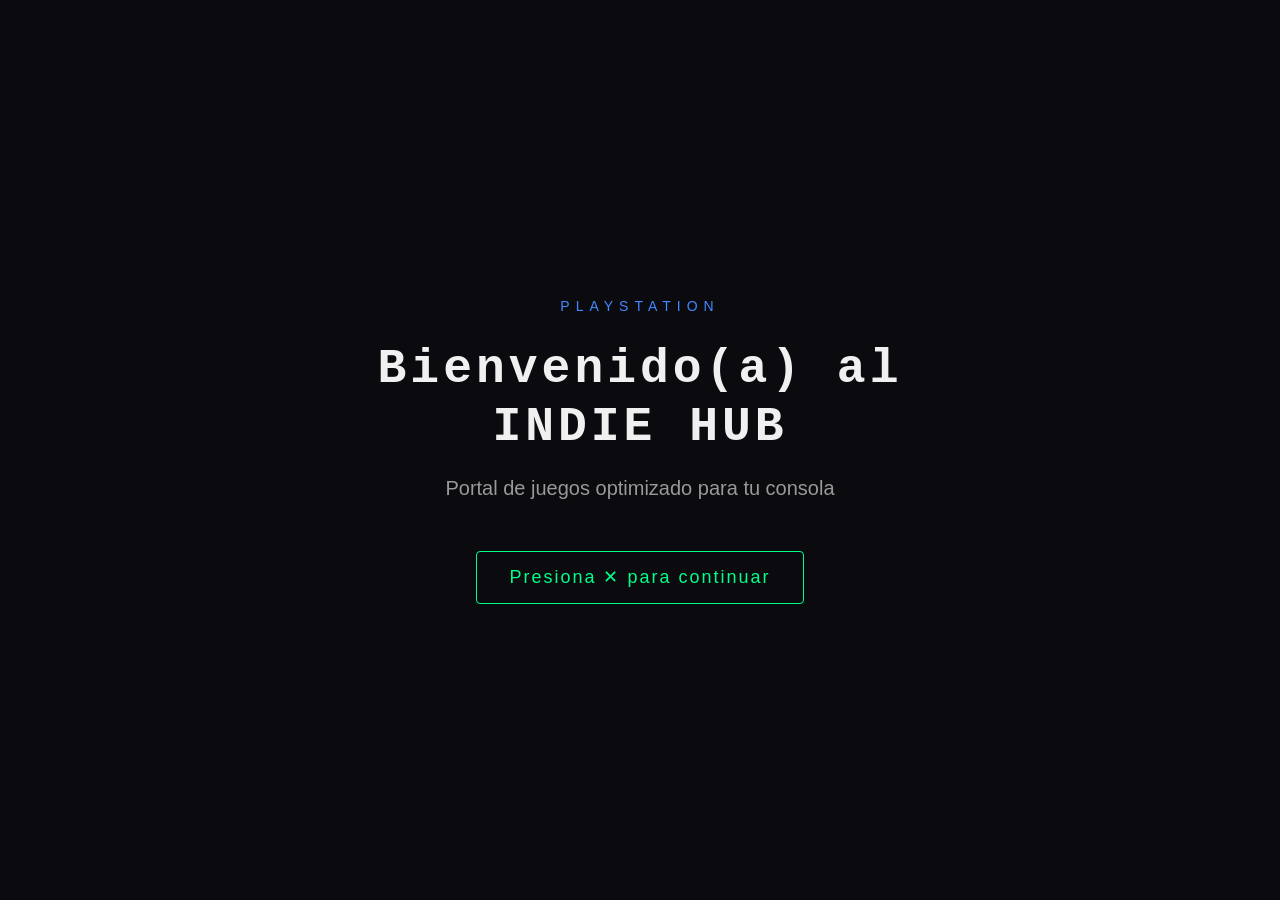
==== index.html @ 90889760 "Inicializando repositorio" ====
<!DOCTYPE html>
<html lang="es">
<head>
  <meta charset="UTF-8">
  <meta name="viewport" content="width=1280">
  <title>INDIE HUB - SAM'S GAME PORTAL</title>
  <link rel="stylesheet" href="styles/hub.css" />
</head>
<body>
  <div id="gamepad-indicator" class="gamepad-indicator disconnected">
    <span class="led"></span>
    <span class="label">MANDO</span>
  </div>

  <div id="ps3-welcome" class="ps3-welcome hidden">
    <div class="ps3-welcome-inner">
      <div class="ps3-logo">PlayStation</div>
      <h1>Bienvenido(a) al INDIE HUB</h1>
      <p>Portal de juegos optimizado para tu consola</p>
      <div class="ps3-btn-hint">Presiona <span class="btn-x">✕</span> para continuar</div>
    </div>
  </div>

  <header class="hub-header">
    <div class="hub-logo">
      <span class="logo-indie">INDIE</span>
      <span class="logo-hub">HUB</span>
    </div>
    <nav class="hub-nav">
      <span class="nav-hint"><span class="btn-dpad">✜</span> Navegar</span>
      <span class="nav-hint"><span class="btn-dpad">✕</span> Jugar</span>
      <span class="nav-hint"><span class="btn-dpad">□</span> Info</span>
    </nav>
    <div class="hub-clock" id="hub-clock">00:00</div>
  </header>
</body>
</html>
---- styles/hub.css ----
* {
  margin: 0;
  padding: 0;
  -webkit-box-sizing: border-box;
  box-sizing: border-box;
}

:root {
  --bg-primary:    #0a0a0f;
  --bg-card:       #111118;
  --bg-card-hover: #1a1a28;
  --accent-green:  #00ff88;
  --accent-red:    #ff3355;
  --accent-blue:   #4488ff;
  --accent-yellow: #ffcc00;
  --text-primary:  #f0f0f0;
  --text-secondary:#999;
  --border-dim:    #222233;
  --border-bright: #00ff88;
  --font-display:  'Courier New', Courier, monospace;
  --font-body:     Arial, Helvetica, sans-serif;
}

/* ---- Base ---- */
html, body {
  width: 1280px;
  min-height: 720px;
  overflow-x: hidden;
  background: var(--bg-primary);
  color: var(--text-primary);
  font-family: var(--font-body);
  font-size: 16px;
  line-height: 1.5;
  -webkit-text-size-adjust: none;
}

body > * {
  -webkit-transform: translateZ(0);
  transform: translateZ(0);
}

/* ============================================================
   GAMEPAD INDICATOR (LED simulado)
============================================================ */
.gamepad-indicator {
  position: fixed;
  top: 16px;
  right: 16px;
  z-index: 1000;
  display: -webkit-box;
  display: -webkit-flex;
  display: flex;
  -webkit-box-align: center;
  -webkit-align-items: center;
  align-items: center;
  gap: 8px;
  background: var(--bg-card);
  border: 1px solid var(--border-dim);
  border-radius: 4px;
  padding: 6px 12px;
  font-family: var(--font-display);
  font-size: 12px;
  letter-spacing: 2px;
}

.gamepad-indicator .led {
  width: 10px;
  height: 10px;
  border-radius: 50%;
  background: #333;
  display: inline-block;
}

.gamepad-indicator.connected .led {
  background: var(--accent-green);
  -webkit-animation: led-pulse 2s ease-in-out infinite;
  animation: led-pulse 2s ease-in-out infinite;
}

.gamepad-indicator.disconnected .led {
  background: var(--accent-red);
}
 
.gamepad-indicator .label {
  color: var(--text-secondary);
  font-size: 11px;
  letter-spacing: 2px;
}

@-webkit-keyframes led-pulse {
  0%, 100% { opacity: 1; }
  50%       { opacity: 0.4; }
}
@keyframes led-pulse {
  0%, 100% { opacity: 1; }
  50%       { opacity: 0.4; }
}
 
/* ============================================================
   PS3 WELCOME SCREEN
============================================================ */
.ps3-welcome {
  position: fixed;
  inset: 0;
  z-index: 9999;
  background: var(--bg-primary);
  display: -webkit-box;
  display: -webkit-flex;
  display: flex;
  -webkit-box-pack: center;
  -webkit-justify-content: center;
  justify-content: center;
  -webkit-box-align: center;
  -webkit-align-items: center;
  align-items: center;
}

.ps3-welcome-inner {
  text-align: center;
  max-width: 600px;
}

.ps3-logo {
  font-size: 14px;
  letter-spacing: 6px;
  color: var(--accent-blue);
  text-transform: uppercase;
  margin-bottom: 24px;
}

.ps3-logo sup {
  font-size: 10px;
}

.ps3-welcome h1 {
  font-family: var(--font-display);
  font-size: 48px;
  color: var(--text-primary);
  letter-spacing: 4px;
  line-height: 1.2;
  margin-bottom: 16px;
}

.ps3-welcome p {
  font-size: 20px;
  color: #999;
  margin-bottom: 48px;
}

.ps3-btn-hint {
  font-size: 18px;
  color: var(--accent-green);
  letter-spacing: 2px;
  border: 1px solid var(--accent-green);
  display: inline-block;
  padding: 12px 32px;
  border-radius: 4px;
  -webkit-animation: fade-pulse 1.5s ease-in-out infinite;
  animation: fade-pulse 1.5s ease-in-out infinite;
}

@-webkit-keyframes fade-pulse {
  0%, 100% { opacity: 1; }
  50%       { opacity: 0.5; }
}
@keyframes fade-pulse {
  0%, 100% { opacity: 1; }
  50%       { opacity: 0.5; }
}

/* ============================================================
   HEADER
============================================================ */
.hub-header {
  position: fixed;
  top: 0;
  left: 0;
  width: 1280px;
  height: 56px;
  background: #0d0d14;
  border-bottom: 2px solid #00ff88;
  display: -webkit-box;
  display: -webkit-flex;
  display: flex;
  -webkit-box-align: center;
  -webkit-align-items: center;
  align-items: center;
  padding: 0 24px;
  z-index: 500;
  -webkit-transform: translateZ(0);
  transform: translateZ(0);
}
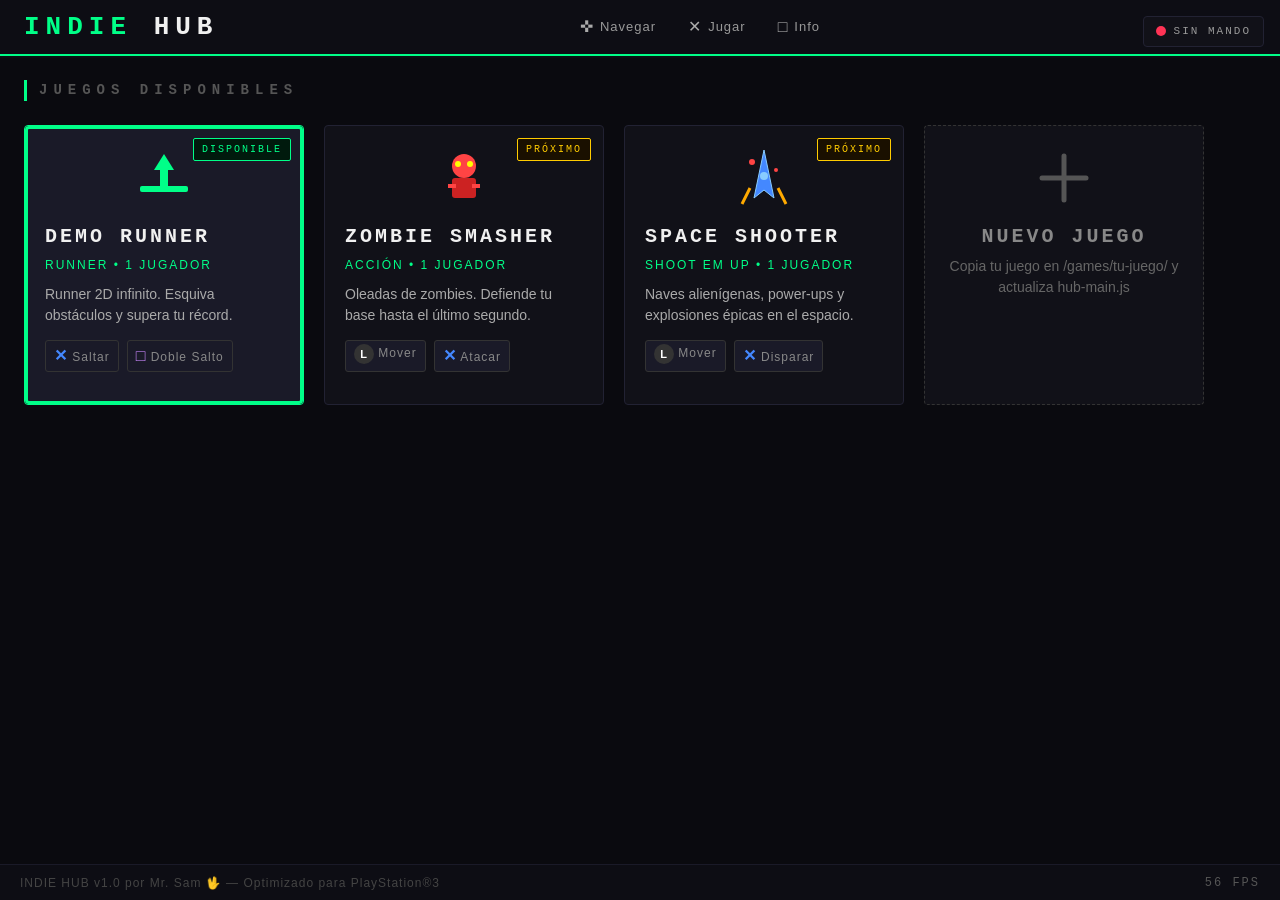
==== commit 8724bc11: "[ADD] [Games, JS, Shared, Styles] Implementando estilos, lógica de programación para los videojuegos" ====
--- a/index.html
+++ b/index.html
@@ -7,11 +7,12 @@
   <link rel="stylesheet" href="styles/hub.css" />
 </head>
 <body>
+  <!-- Indicador de conexión del mando (LED simulado) -->
   <div id="gamepad-indicator" class="gamepad-indicator disconnected">
     <span class="led"></span>
     <span class="label">MANDO</span>
   </div>
-
+  <!-- Pantalla de bienvenida PS3 (solo se muestra en PS3) -->
   <div id="ps3-welcome" class="ps3-welcome hidden">
     <div class="ps3-welcome-inner">
       <div class="ps3-logo">PlayStation</div>
@@ -20,7 +21,7 @@
       <div class="ps3-btn-hint">Presiona <span class="btn-x">✕</span> para continuar</div>
     </div>
   </div>
-
+  <!-- Header del hub -->
   <header class="hub-header">
     <div class="hub-logo">
       <span class="logo-indie">INDIE</span>
@@ -33,5 +34,157 @@
     </nav>
     <div class="hub-clock" id="hub-clock">00:00</div>
   </header>
+
+  <!-- Contenido principal: catálogo de juegos -->
+  <main class="hub-main" id="hub-main">
+    <h2 class="section-title">JUEGOS DISPONIBLES</h2>
+
+    <div class="games-grid" id="games-grid" role="grid" aria-label="Catálogo de juegos">
+      <!-- Tarjeta 1: Demo Runner -->
+      <div class="game-card" tabindex="0" data-game-id="demo-runner"
+          data-game-title="Demo Runner"
+          data-game-desc="Un runner 2D infinito donde esquivas obstáculos y acumulas puntos. Perfecto para demostrar las capacidades del hub."
+          data-game-url="games/demo-runner/index.html"
+          data-game-genre="Runner"
+          data-game-players="1"
+          aria-label="Demo Runner"
+          role="gridcell">
+        <div class="card-icon" aria-hidden="true">
+          <svg viewBox="0 0 64 64" width="64" height="64">
+            <rect x="8" y="40" width="48" height="6" fill="#00ff88" rx="2"/>
+            <rect x="28" y="20" width="8" height="20" fill="#00ff88"/>
+            <polygon points="32,8 22,24 42,24" fill="#00ff88"/>
+          </svg>
+        </div>
+        <div class="card-body">
+          <h3 class="card-title">DEMO RUNNER</h3>
+          <p class="card-genre">Runner • 1 Jugador</p>
+          <p class="card-desc">Runner 2D infinito. Esquiva obstáculos y supera tu récord.</p>
+          <div class="card-controls">
+            <span class="ctrl-tag"><span class="btn-x">✕</span> Saltar</span>
+            <span class="ctrl-tag"><span class="btn-sq">□</span> Doble Salto</span>
+          </div>
+        </div>
+        <div class="card-status status-available">DISPONIBLE</div>
+        <div class="card-focus-ring" aria-hidden="true"></div>
+      </div>
+
+      <!-- Tarjeta 2: Zombie Smasher -->
+      <div class="game-card" tabindex="0" data-game-id="zombie-smasher"
+          data-game-title="Zombie Smasher"
+          data-game-desc="Defiende tu base de oleadas de zombies con armas y habilidades especiales. ¿Hasta qué oleada llegarás?"
+          data-game-url="games/zombie-smasher/index.html"
+          data-game-genre="Acción"
+          data-game-players="1"
+          aria-label="Zombie Smasher"
+          role="gridcell">
+        <div class="card-icon" aria-hidden="true">
+          <svg viewBox="0 0 64 64" width="64" height="64">
+            <circle cx="32" cy="20" r="12" fill="#ff4444"/>
+            <rect x="20" y="32" width="24" height="20" fill="#cc2222" rx="3"/>
+            <line x1="16" y1="40" x2="24" y2="40" stroke="#ff4444" stroke-width="4"/>
+            <line x1="40" y1="40" x2="48" y2="40" stroke="#ff4444" stroke-width="4"/>
+            <circle cx="26" cy="18" r="3" fill="#ffff00"/>
+            <circle cx="38" cy="18" r="3" fill="#ffff00"/>
+          </svg>
+        </div>
+        <div class="card-body">
+          <h3 class="card-title">ZOMBIE SMASHER</h3>
+          <p class="card-genre">Acción • 1 Jugador</p>
+          <p class="card-desc">Oleadas de zombies. Defiende tu base hasta el último segundo.</p>
+          <div class="card-controls">
+            <span class="ctrl-tag"><span class="btn-stick">L</span> Mover</span>
+            <span class="ctrl-tag"><span class="btn-x">✕</span> Atacar</span>
+          </div>
+        </div>
+        <div class="card-status status-coming">PRÓXIMO</div>
+        <div class="card-focus-ring" aria-hidden="true"></div>
+      </div>
+
+      <!-- Tarjeta 3: Space Shooter -->
+      <div class="game-card" tabindex="0" data-game-id="space-shooter"
+          data-game-title="Space Shooter"
+          data-game-desc="Nave espacial vs oleadas de enemigos alienígenas. Colecciona power-ups y desbloquea armas devastadoras."
+          data-game-url="games/space-shooter/index.html"
+          data-game-genre="Shoot em up"
+          data-game-players="1"
+          aria-label="Space Shooter"
+          role="gridcell">
+        <div class="card-icon" aria-hidden="true">
+          <svg viewBox="0 0 64 64" width="64" height="64">
+            <polygon points="32,4 22,52 32,44 42,52" fill="#4488ff"/>
+            <polygon points="32,4 22,52 32,44 42,52" fill="none" stroke="#88ccff" stroke-width="1"/>
+            <circle cx="32" cy="30" r="4" fill="#88ccff"/>
+            <line x1="10" y1="58" x2="18" y2="42" stroke="#ffaa00" stroke-width="3"/>
+            <line x1="54" y1="58" x2="46" y2="42" stroke="#ffaa00" stroke-width="3"/>
+            <circle cx="20" cy="16" r="3" fill="#ff4444"/>
+            <circle cx="44" cy="24" r="2" fill="#ff4444"/>
+          </svg>
+        </div>
+        <div class="card-body">
+          <h3 class="card-title">SPACE SHOOTER</h3>
+          <p class="card-genre">Shoot em up • 1 Jugador</p>
+          <p class="card-desc">Naves alienígenas, power-ups y explosiones épicas en el espacio.</p>
+          <div class="card-controls">
+            <span class="ctrl-tag"><span class="btn-stick">L</span> Mover</span>
+            <span class="ctrl-tag"><span class="btn-x">✕</span> Disparar</span>
+          </div>
+        </div>
+        <div class="card-status status-coming">PRÓXIMO</div>
+        <div class="card-focus-ring" aria-hidden="true"></div>
+      </div>
+
+      <!-- Tarjeta N: Placeholder para nuevo juego -->
+      <div class="game-card game-card--add" tabindex="0" data-game-id="add-game"
+          aria-label="Añadir nuevo juego"
+          role="gridcell">
+        <div class="card-icon" aria-hidden="true">
+          <svg viewBox="0 0 64 64" width="64" height="64">
+            <line x1="32" y1="10" x2="32" y2="54" stroke="#555" stroke-width="5" stroke-linecap="round"/>
+            <line x1="10" y1="32" x2="54" y2="32" stroke="#555" stroke-width="5" stroke-linecap="round"/>
+          </svg>
+        </div>
+        <div class="card-body">
+          <h3 class="card-title" style="color:#888;">NUEVO JUEGO</h3>
+          <p class="card-desc" style="color:#666;">Copia tu juego en /games/tu-juego/ y actualiza hub-main.js</p>
+        </div>
+        <div class="card-focus-ring" aria-hidden="true"></div>
+      </div>
+
+    </div><!-- /games-grid -->
+  </main>
+
+  <!-- Panel de información del juego (activado con □) -->
+  <div id="game-info-panel" class="game-info-panel hidden" role="dialog" aria-modal="true" aria-label="Información del juego">
+    <div class="info-panel-inner">
+      <h2 id="info-title" class="info-title"></h2>
+      <p id="info-genre" class="info-genre"></p>
+      <p id="info-desc" class="info-desc"></p>
+      <div class="info-actions">
+        <button id="info-play-btn" class="btn-primary"><span class="btn-x">✕</span> JUGAR</button>
+        <button id="info-close-btn" class="btn-secondary"><span class="btn-o">○</span> CERRAR</button>
+      </div>
+    </div>
+  </div>
+
+  <!-- Footer -->
+  <footer class="hub-footer">
+    <span>INDIE HUB v1.0 por Mr. Sam 🖖 — Optimizado para PlayStation®3</span>
+    <span id="fps-counter" class="fps-counter">30 FPS</span>
+  </footer>
+
+  <!-- Overlay de carga -->
+  <div id="loading-overlay" class="loading-overlay hidden">
+    <div class="loading-spinner"></div>
+    <p class="loading-text">CARGANDO JUEGO...</p>
+  </div>
+
+  <script src="shared/core/ps3-gamepad-api.js"></script>
+  <script src="shared/core/performance-optimizer.js"></script>
+  <script src="shared/utils/math-helper.js"></script>
+  <script src="js/gamepad-nav.js"></script>
+  <script src="js/gamepad-nav.js"></script>
+  <script src="js/gamepad-launcher.js"></script>
+  <script src="js/hub-main.js"></script>
 </body>
 </html>
--- a/styles/hub.css
+++ b/styles/hub.css
@@ -1,3 +1,13 @@
+/* ============================================================
+   INDIE HUB — Estilos Globales
+   Optimizado para PS3 WebKit (antiguo)
+   - Sin box-shadow ni blur pesados
+   - Solo opacity + transform para animaciones
+   - Resolución objetivo: 1280x720
+   - Fuentes mínimo 16px para legibilidad en TV
+============================================================ */
+
+/* ---- Reset mínimo compatible con WebKit antiguo ---- */
 * {
   margin: 0;
   padding: 0;
@@ -5,6 +15,7 @@
   box-sizing: border-box;
 }
 
+/* ---- Variables CSS (no soportadas en PS3, se usan valores directos como fallback) ---- */
 :root {
   --bg-primary:    #0a0a0f;
   --bg-card:       #111118;
@@ -23,17 +34,18 @@
 
 /* ---- Base ---- */
 html, body {
-  width: 1280px;
+  width: 1280px;          /* Ancho fijo 720p — PS3 no hace reflow bien */
   min-height: 720px;
   overflow-x: hidden;
-  background: var(--bg-primary);
-  color: var(--text-primary);
-  font-family: var(--font-body);
+  background: #0a0a0f;
+  color: #f0f0f0;
+  font-family: Arial, Helvetica, sans-serif;
   font-size: 16px;
   line-height: 1.5;
   -webkit-text-size-adjust: none;
 }
 
+/* Aceleración GPU global — crítico para PS3 */
 body > * {
   -webkit-transform: translateZ(0);
   transform: translateZ(0);
@@ -54,11 +66,11 @@
   -webkit-align-items: center;
   align-items: center;
   gap: 8px;
-  background: var(--bg-card);
-  border: 1px solid var(--border-dim);
+  background: #111118;
+  border: 1px solid #222233;
   border-radius: 4px;
   padding: 6px 12px;
-  font-family: var(--font-display);
+  font-family: 'Courier New', monospace;
   font-size: 12px;
   letter-spacing: 2px;
 }
@@ -72,17 +84,18 @@
 }
 
 .gamepad-indicator.connected .led {
-  background: var(--accent-green);
+  background: #00ff88;
+  /* Parpadeo suave — solo opacity, PS3-safe */
   -webkit-animation: led-pulse 2s ease-in-out infinite;
   animation: led-pulse 2s ease-in-out infinite;
 }
 
 .gamepad-indicator.disconnected .led {
-  background: var(--accent-red);
-}
- 
+  background: #ff3355;
+}
+
 .gamepad-indicator .label {
-  color: var(--text-secondary);
+  color: #999;
   font-size: 11px;
   letter-spacing: 2px;
 }
@@ -95,7 +108,7 @@
   0%, 100% { opacity: 1; }
   50%       { opacity: 0.4; }
 }
- 
+
 /* ============================================================
    PS3 WELCOME SCREEN
 ============================================================ */
@@ -103,7 +116,7 @@
   position: fixed;
   inset: 0;
   z-index: 9999;
-  background: var(--bg-primary);
+  background: #0a0a0f;
   display: -webkit-box;
   display: -webkit-flex;
   display: flex;
@@ -123,7 +136,7 @@
 .ps3-logo {
   font-size: 14px;
   letter-spacing: 6px;
-  color: var(--accent-blue);
+  color: #4488ff;
   text-transform: uppercase;
   margin-bottom: 24px;
 }
@@ -133,11 +146,10 @@
 }
 
 .ps3-welcome h1 {
-  font-family: var(--font-display);
+  font-family: 'Courier New', monospace;
   font-size: 48px;
-  color: var(--text-primary);
+  color: #f0f0f0;
   letter-spacing: 4px;
-  line-height: 1.2;
   margin-bottom: 16px;
 }
 
@@ -149,9 +161,9 @@
 
 .ps3-btn-hint {
   font-size: 18px;
-  color: var(--accent-green);
+  color: #00ff88;
   letter-spacing: 2px;
-  border: 1px solid var(--accent-green);
+  border: 1px solid #00ff88;
   display: inline-block;
   padding: 12px 32px;
   border-radius: 4px;
@@ -189,4 +201,548 @@
   z-index: 500;
   -webkit-transform: translateZ(0);
   transform: translateZ(0);
-}+}
+
+.hub-logo {
+  font-family: 'Courier New', monospace;
+  font-size: 26px;
+  font-weight: bold;
+  letter-spacing: 6px;
+  -webkit-box-flex: 0;
+  -webkit-flex: 0 0 200px;
+  flex: 0 0 200px;
+}
+
+.logo-indie { color: #00ff88; }
+.logo-hub   { color: #f0f0f0; }
+
+.hub-nav {
+  -webkit-box-flex: 1;
+  -webkit-flex: 1;
+  flex: 1;
+  display: -webkit-box;
+  display: -webkit-flex;
+  display: flex;
+  -webkit-box-pack: center;
+  -webkit-justify-content: center;
+  justify-content: center;
+  gap: 32px;
+}
+
+.nav-hint {
+  font-size: 13px;
+  color: #999;
+  letter-spacing: 1px;
+  display: -webkit-box;
+  display: -webkit-flex;
+  display: flex;
+  -webkit-box-align: center;
+  -webkit-align-items: center;
+  align-items: center;
+  gap: 6px;
+}
+
+.hub-clock {
+  font-family: 'Courier New', monospace;
+  font-size: 18px;
+  color: #00ff88;
+  letter-spacing: 4px;
+  -webkit-flex: 0 0 80px;
+  flex: 0 0 80px;
+  text-align: right;
+}
+
+/* ============================================================
+   BUTTON ICONS (PS3 buttons)
+============================================================ */
+.btn-x  { color: #4488ff; font-weight: bold; font-size: 16px; }
+.btn-o  { color: #ff3355; font-weight: bold; font-size: 16px; }
+.btn-sq { color: #cc88ff; font-weight: bold; font-size: 16px; }
+.btn-tr { color: #00cc66; font-weight: bold; font-size: 16px; }
+.btn-dpad  { color: #aaa; font-size: 16px; }
+.btn-stick {
+  display: inline-block;
+  width: 20px;
+  height: 20px;
+  background: #333;
+  color: #fff;
+  font-size: 11px;
+  font-weight: bold;
+  line-height: 20px;
+  text-align: center;
+  border-radius: 50%;
+  vertical-align: middle;
+}
+
+/* ============================================================
+   MAIN CONTENT
+============================================================ */
+.hub-main {
+  padding: 80px 24px 80px;  /* espacio para header y footer */
+  min-height: 720px;
+}
+
+.section-title {
+  font-family: 'Courier New', monospace;
+  font-size: 14px;
+  letter-spacing: 6px;
+  color: #555;
+  margin-bottom: 24px;
+  padding-left: 4px;
+  border-left: 3px solid #00ff88;
+  padding-left: 12px;
+}
+
+/* ============================================================
+   GAMES GRID
+============================================================ */
+.games-grid {
+  display: -webkit-box;
+  display: -webkit-flex;
+  display: flex;
+  -webkit-flex-wrap: wrap;
+  flex-wrap: wrap;
+  gap: 20px;
+}
+
+/* ============================================================
+   GAME CARD
+============================================================ */
+.game-card {
+  position: relative;
+  width: 280px;
+  min-height: 280px;
+  background: #111118;
+  border: 1px solid #222233;
+  border-radius: 4px;
+  padding: 20px;
+  cursor: pointer;
+  outline: none;
+  overflow: hidden;
+  /* GPU acceleration */
+  -webkit-transform: translateZ(0);
+  transform: translateZ(0);
+  /* Transición solo con opacity+transform — PS3-safe */
+  -webkit-transition: border-color 0.15s, opacity 0.15s;
+  transition: border-color 0.15s, opacity 0.15s;
+}
+
+.game-card:focus,
+.game-card.focused {
+  border-color: #00ff88;
+  background: #1a1a28;
+}
+
+.game-card:focus .card-focus-ring,
+.game-card.focused .card-focus-ring {
+  opacity: 1;
+}
+
+/* Ring de focus — sin box-shadow (muy lento en PS3) */
+.card-focus-ring {
+  position: absolute;
+  inset: 0;
+  border: 3px solid #00ff88;
+  border-radius: 4px;
+  pointer-events: none;
+  opacity: 0;
+  -webkit-transition: opacity 0.15s;
+  transition: opacity 0.15s;
+}
+
+.card-icon {
+  margin-bottom: 12px;
+  display: -webkit-box;
+  display: -webkit-flex;
+  display: flex;
+  -webkit-box-pack: center;
+  -webkit-justify-content: center;
+  justify-content: center;
+}
+
+.card-body {
+  -webkit-box-flex: 1;
+  -webkit-flex: 1;
+  flex: 1;
+}
+
+.card-title {
+  font-family: 'Courier New', monospace;
+  font-size: 20px;
+  letter-spacing: 3px;
+  color: #f0f0f0;
+  margin-bottom: 4px;
+}
+
+.card-genre {
+  font-size: 12px;
+  color: #00ff88;
+  letter-spacing: 2px;
+  margin-bottom: 10px;
+  text-transform: uppercase;
+}
+
+.card-desc {
+  font-size: 14px;
+  color: #aaa;
+  line-height: 1.5;
+  margin-bottom: 14px;
+}
+
+.card-controls {
+  display: -webkit-box;
+  display: -webkit-flex;
+  display: flex;
+  -webkit-flex-wrap: wrap;
+  flex-wrap: wrap;
+  gap: 8px;
+}
+
+.ctrl-tag {
+  font-size: 12px;
+  color: #888;
+  background: #1a1a28;
+  border: 1px solid #333;
+  border-radius: 3px;
+  padding: 3px 8px;
+  letter-spacing: 1px;
+}
+
+/* Status badge */
+.card-status {
+  position: absolute;
+  top: 12px;
+  right: 12px;
+  font-size: 10px;
+  letter-spacing: 2px;
+  padding: 3px 8px;
+  border-radius: 2px;
+  font-family: 'Courier New', monospace;
+}
+
+.status-available {
+  background: #001a0d;
+  color: #00ff88;
+  border: 1px solid #00ff88;
+}
+
+.status-coming {
+  background: #1a1000;
+  color: #ffcc00;
+  border: 1px solid #ffcc00;
+}
+
+/* Card de añadir juego */
+.game-card--add {
+  border-style: dashed;
+  border-color: #333;
+  display: -webkit-box;
+  display: -webkit-flex;
+  display: flex;
+  -webkit-box-orient: vertical;
+  -webkit-flex-direction: column;
+  flex-direction: column;
+  -webkit-box-pack: center;
+  -webkit-justify-content: center;
+  justify-content: center;
+  -webkit-box-align: center;
+  -webkit-align-items: center;
+  align-items: center;
+  text-align: center;
+  opacity: 0.5;
+}
+
+.game-card--add:focus,
+.game-card--add.focused {
+  opacity: 1;
+  border-color: #555;
+}
+
+/* ============================================================
+   GAME INFO PANEL (□ button)
+============================================================ */
+.game-info-panel {
+  position: fixed;
+  inset: 0;
+  z-index: 800;
+  background: rgba(10, 10, 15, 0.95);
+  display: -webkit-box;
+  display: -webkit-flex;
+  display: flex;
+  -webkit-box-pack: center;
+  -webkit-justify-content: center;
+  justify-content: center;
+  -webkit-box-align: center;
+  -webkit-align-items: center;
+  align-items: center;
+  -webkit-transition: opacity 0.2s;
+  transition: opacity 0.2s;
+}
+
+.info-panel-inner {
+  background: #111118;
+  border: 2px solid #00ff88;
+  border-radius: 6px;
+  padding: 40px;
+  max-width: 600px;
+  width: 100%;
+}
+
+.info-title {
+  font-family: 'Courier New', monospace;
+  font-size: 32px;
+  letter-spacing: 4px;
+  color: #f0f0f0;
+  margin-bottom: 8px;
+}
+
+.info-genre {
+  font-size: 13px;
+  color: #00ff88;
+  letter-spacing: 3px;
+  margin-bottom: 20px;
+  text-transform: uppercase;
+}
+
+.info-desc {
+  font-size: 18px;
+  color: #bbb;
+  line-height: 1.7;
+  margin-bottom: 36px;
+}
+
+.info-actions {
+  display: -webkit-box;
+  display: -webkit-flex;
+  display: flex;
+  gap: 16px;
+}
+
+.btn-primary,
+.btn-secondary {
+  font-family: 'Courier New', monospace;
+  font-size: 15px;
+  letter-spacing: 3px;
+  padding: 14px 28px;
+  border: 2px solid;
+  background: transparent;
+  cursor: pointer;
+  border-radius: 3px;
+  -webkit-transition: opacity 0.15s;
+  transition: opacity 0.15s;
+}
+
+.btn-primary {
+  border-color: #00ff88;
+  color: #00ff88;
+}
+
+.btn-primary:hover,
+.btn-primary:focus {
+  background: #00ff88;
+  color: #0a0a0f;
+  outline: none;
+}
+
+.btn-secondary {
+  border-color: #555;
+  color: #aaa;
+}
+
+.btn-secondary:hover,
+.btn-secondary:focus {
+  border-color: #ff3355;
+  color: #ff3355;
+  outline: none;
+}
+
+/* ============================================================
+   GAME CONTAINER (iframe overlay)
+============================================================ */
+.game-container {
+  position: fixed;
+  inset: 0;
+  z-index: 900;
+  background: #000;
+  display: -webkit-box;
+  display: -webkit-flex;
+  display: flex;
+  -webkit-box-orient: vertical;
+  -webkit-flex-direction: column;
+  flex-direction: column;
+  -webkit-transform: translateZ(0);
+  transform: translateZ(0);
+}
+
+.game-topbar {
+  height: 44px;
+  background: #0d0d14;
+  border-bottom: 1px solid #222233;
+  display: -webkit-box;
+  display: -webkit-flex;
+  display: flex;
+  -webkit-box-align: center;
+  -webkit-align-items: center;
+  align-items: center;
+  -webkit-box-pack: justify;
+  -webkit-justify-content: space-between;
+  justify-content: space-between;
+  padding: 0 20px;
+  -webkit-flex-shrink: 0;
+  flex-shrink: 0;
+}
+
+.game-topbar-title {
+  font-family: 'Courier New', monospace;
+  font-size: 14px;
+  letter-spacing: 4px;
+  color: #00ff88;
+}
+
+.game-close-btn {
+  font-family: 'Courier New', monospace;
+  font-size: 13px;
+  letter-spacing: 2px;
+  color: #aaa;
+  background: transparent;
+  border: 1px solid #333;
+  border-radius: 3px;
+  padding: 6px 14px;
+  cursor: pointer;
+  -webkit-transition: border-color 0.1s, color 0.1s;
+  transition: border-color 0.1s, color 0.1s;
+}
+
+.game-close-btn:hover,
+.game-close-btn:focus {
+  border-color: #ff3355;
+  color: #ff3355;
+  outline: none;
+}
+
+.game-iframe {
+  -webkit-box-flex: 1;
+  -webkit-flex: 1;
+  flex: 1;
+  width: 100%;
+  border: none;
+  background: #000;
+}
+
+/* ============================================================
+   LOADING OVERLAY
+============================================================ */
+.loading-overlay {
+  position: fixed;
+  inset: 0;
+  z-index: 1000;
+  background: #0a0a0f;
+  display: -webkit-box;
+  display: -webkit-flex;
+  display: flex;
+  -webkit-box-pack: center;
+  -webkit-justify-content: center;
+  justify-content: center;
+  -webkit-box-align: center;
+  -webkit-align-items: center;
+  align-items: center;
+  -webkit-box-orient: vertical;
+  -webkit-flex-direction: column;
+  flex-direction: column;
+  gap: 24px;
+}
+
+.loading-spinner {
+  width: 48px;
+  height: 48px;
+  border: 3px solid #222;
+  border-top-color: #00ff88;
+  border-radius: 50%;
+  -webkit-animation: spin 0.8s linear infinite;
+  animation: spin 0.8s linear infinite;
+}
+
+@-webkit-keyframes spin {
+  to { -webkit-transform: rotate(360deg); transform: rotate(360deg); }
+}
+@keyframes spin {
+  to { -webkit-transform: rotate(360deg); transform: rotate(360deg); }
+}
+
+.loading-text {
+  font-family: 'Courier New', monospace;
+  font-size: 16px;
+  letter-spacing: 4px;
+  color: #555;
+  -webkit-animation: fade-pulse 1s ease-in-out infinite;
+  animation: fade-pulse 1s ease-in-out infinite;
+}
+
+/* ============================================================
+   FOOTER
+============================================================ */
+.hub-footer {
+  position: fixed;
+  bottom: 0;
+  left: 0;
+  width: 1280px;
+  height: 36px;
+  background: #0d0d14;
+  border-top: 1px solid #1a1a28;
+  display: -webkit-box;
+  display: -webkit-flex;
+  display: flex;
+  -webkit-box-align: center;
+  -webkit-align-items: center;
+  align-items: center;
+  -webkit-box-pack: justify;
+  -webkit-justify-content: space-between;
+  justify-content: space-between;
+  padding: 0 20px;
+  font-size: 12px;
+  color: #444;
+  letter-spacing: 1px;
+  z-index: 400;
+}
+
+.fps-counter {
+  font-family: 'Courier New', monospace;
+  font-size: 12px;
+  color: #555;
+  letter-spacing: 2px;
+}
+
+/* ============================================================
+   UTILITY — hidden
+============================================================ */
+.hidden {
+  display: none !important;
+}
+
+/* ---- Cards: animación de entrada (lazy) ---- */
+.game-card.card-enter {
+  opacity: 0;
+  -webkit-transform: translateY(20px) translateZ(0);
+  transform: translateY(20px) translateZ(0);
+}
+
+.game-card.card-visible {
+  opacity: 1;
+  -webkit-transform: translateY(0) translateZ(0);
+  transform: translateY(0) translateZ(0);
+  -webkit-transition: opacity 0.3s, -webkit-transform 0.3s;
+  transition: opacity 0.3s, transform 0.3s;
+}
+
+/* ---- Scanline sutil (decorativo, no caro) ---- */
+.hub-main::before {
+  content: '';
+  position: fixed;
+  top: 56px;
+  left: 0;
+  width: 1280px;
+  height: 2px;
+  background: #00ff88;
+  opacity: 0.03;
+  pointer-events: none;
+}
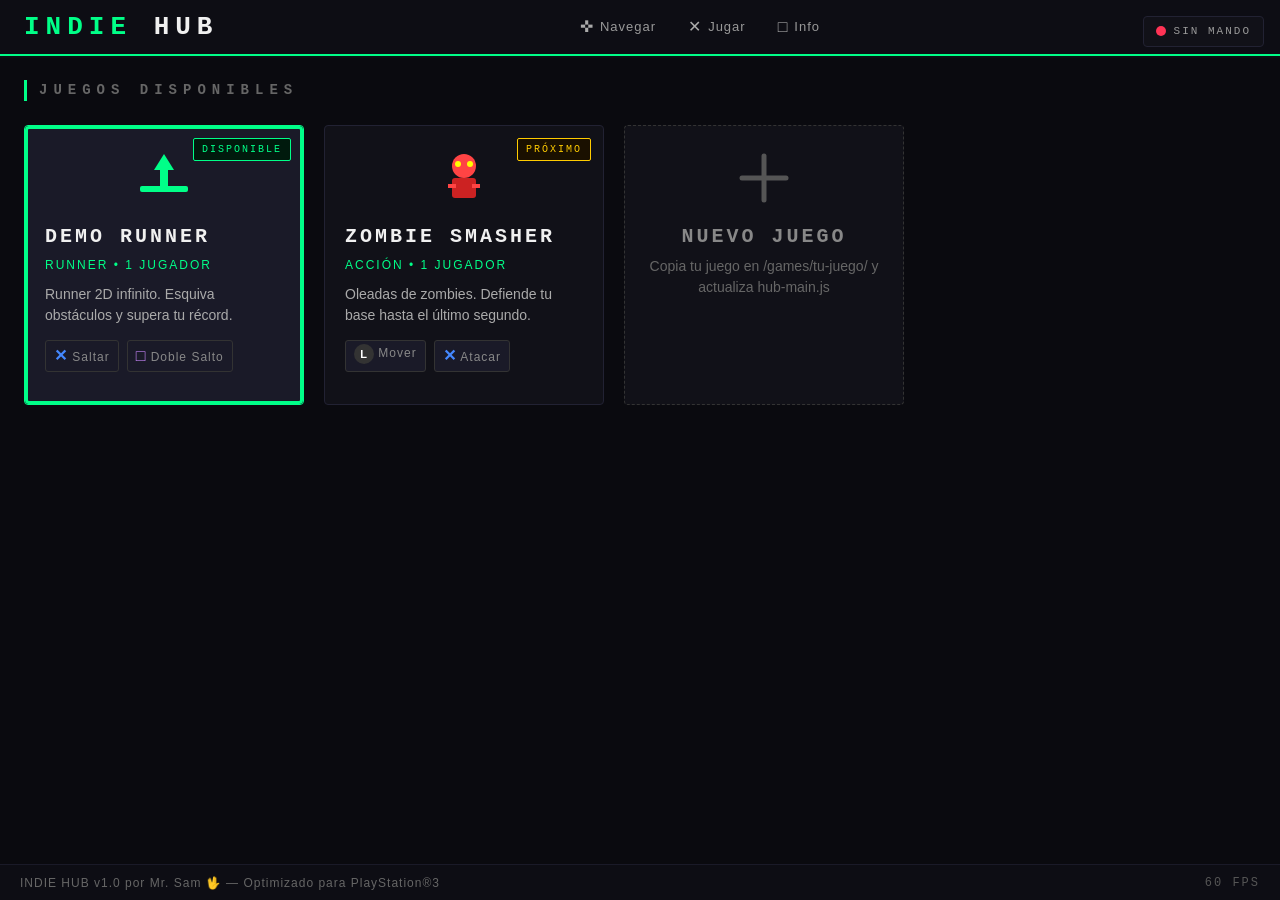
==== commit 522f7f6b: "[UPDATE] [index.html, hub-main.js, hub.css] Actualizando estilos, y dejando solo 2 juegos de momento" ====
--- a/index.html
+++ b/index.html
@@ -101,39 +101,6 @@
         <div class="card-focus-ring" aria-hidden="true"></div>
       </div>
 
-      <!-- Tarjeta 3: Space Shooter -->
-      <div class="game-card" tabindex="0" data-game-id="space-shooter"
-          data-game-title="Space Shooter"
-          data-game-desc="Nave espacial vs oleadas de enemigos alienígenas. Colecciona power-ups y desbloquea armas devastadoras."
-          data-game-url="games/space-shooter/index.html"
-          data-game-genre="Shoot em up"
-          data-game-players="1"
-          aria-label="Space Shooter"
-          role="gridcell">
-        <div class="card-icon" aria-hidden="true">
-          <svg viewBox="0 0 64 64" width="64" height="64">
-            <polygon points="32,4 22,52 32,44 42,52" fill="#4488ff"/>
-            <polygon points="32,4 22,52 32,44 42,52" fill="none" stroke="#88ccff" stroke-width="1"/>
-            <circle cx="32" cy="30" r="4" fill="#88ccff"/>
-            <line x1="10" y1="58" x2="18" y2="42" stroke="#ffaa00" stroke-width="3"/>
-            <line x1="54" y1="58" x2="46" y2="42" stroke="#ffaa00" stroke-width="3"/>
-            <circle cx="20" cy="16" r="3" fill="#ff4444"/>
-            <circle cx="44" cy="24" r="2" fill="#ff4444"/>
-          </svg>
-        </div>
-        <div class="card-body">
-          <h3 class="card-title">SPACE SHOOTER</h3>
-          <p class="card-genre">Shoot em up • 1 Jugador</p>
-          <p class="card-desc">Naves alienígenas, power-ups y explosiones épicas en el espacio.</p>
-          <div class="card-controls">
-            <span class="ctrl-tag"><span class="btn-stick">L</span> Mover</span>
-            <span class="ctrl-tag"><span class="btn-x">✕</span> Disparar</span>
-          </div>
-        </div>
-        <div class="card-status status-coming">PRÓXIMO</div>
-        <div class="card-focus-ring" aria-hidden="true"></div>
-      </div>
-
       <!-- Tarjeta N: Placeholder para nuevo juego -->
       <div class="game-card game-card--add" tabindex="0" data-game-id="add-game"
           aria-label="Añadir nuevo juego"
--- a/styles/hub.css
+++ b/styles/hub.css
@@ -286,7 +286,7 @@
   font-family: 'Courier New', monospace;
   font-size: 14px;
   letter-spacing: 6px;
-  color: #555;
+  color: #666;
   margin-bottom: 24px;
   padding-left: 4px;
   border-left: 3px solid #00ff88;
@@ -700,7 +700,7 @@
   justify-content: space-between;
   padding: 0 20px;
   font-size: 12px;
-  color: #444;
+  color: #666;
   letter-spacing: 1px;
   z-index: 400;
 }
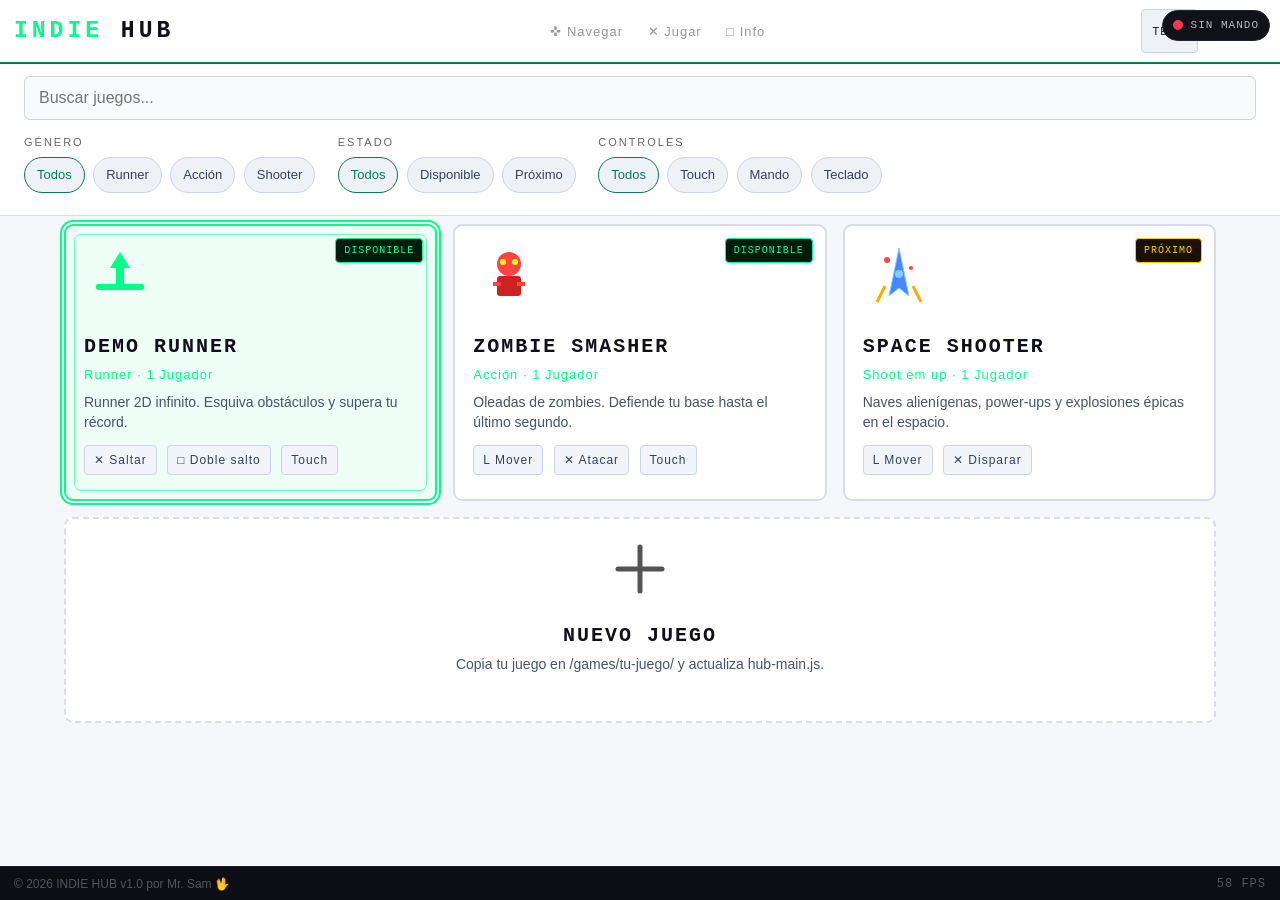
==== commit ddec648c: "[UPDATE] [Games, JS] Aplicando cambios logicos de tactiles para dispositivos moviles en los juegos, " ====
--- a/index.html
+++ b/index.html
@@ -1,17 +1,24 @@
 <!DOCTYPE html>
-<html lang="es">
+<html lang="es" class="no-js">
 <head>
   <meta charset="UTF-8">
-  <meta name="viewport" content="width=1280">
-  <title>INDIE HUB - SAM'S GAME PORTAL</title>
-  <link rel="stylesheet" href="styles/hub.css" />
+  <meta id="viewport-meta" name="viewport" content="width=device-width, initial-scale=1.0, maximum-scale=1.0, user-scalable=no, viewport-fit=cover">
+  <meta name="theme-color" content="#0a0a0f">
+  <title>INDIE HUB - PORTAL DE JUEGOS DE SAM</title>
+  <script>
+    document.documentElement.className = document.documentElement.className.replace('no-js', 'js');
+  </script>
+  <script src="js/device-detector.js"></script>
+  <link rel="stylesheet" href="styles/hub.css">
+  <link rel="stylesheet" href="styles/mobile.css">
 </head>
 <body>
   <!-- Indicador de conexión del mando (LED simulado) -->
-  <div id="gamepad-indicator" class="gamepad-indicator disconnected">
-    <span class="led"></span>
-    <span class="label">MANDO</span>
-  </div>
+  <div id="gamepad-indicator" class="gamepad-indicator disconnected" aria-live="polite">
+    <span class="led" aria-hidden="true"></span>
+    <span class="label">SIN MANDO</span>
+  </div>
+
   <!-- Pantalla de bienvenida PS3 (solo se muestra en PS3) -->
   <div id="ps3-welcome" class="ps3-welcome hidden">
     <div class="ps3-welcome-inner">
@@ -21,48 +28,98 @@
       <div class="ps3-btn-hint">Presiona <span class="btn-x">✕</span> para continuar</div>
     </div>
   </div>
+
   <!-- Header del hub -->
   <header class="hub-header">
-    <div class="hub-logo">
+    <button id="mobile-menu-btn" class="icon-btn mobile-only" type="button" aria-label="Abrir filtros" aria-expanded="false">
+      <span></span><span></span><span></span>
+    </button>
+
+    <div class="hub-logo" aria-label="INDIE HUB">
       <span class="logo-indie">INDIE</span>
       <span class="logo-hub">HUB</span>
     </div>
-    <nav class="hub-nav">
-      <span class="nav-hint"><span class="btn-dpad">✜</span> Navegar</span>
-      <span class="nav-hint"><span class="btn-dpad">✕</span> Jugar</span>
-      <span class="nav-hint"><span class="btn-dpad">□</span> Info</span>
+
+    <nav class="hub-nav" aria-label="Ayuda de controles">
+      <span class="nav-hint nav-hint-gamepad"><span class="btn-dpad">✜</span> Navegar</span>
+      <span class="nav-hint nav-hint-play"><span class="btn-dpad">✕</span> Jugar</span>
+      <span class="nav-hint nav-hint-info"><span class="btn-dpad">□</span> Info</span>
     </nav>
-    <div class="hub-clock" id="hub-clock">00:00</div>
+
+    <div class="hub-actions">
+      <button id="theme-toggle" class="small-action" type="button" aria-label="Cambiar tema">TEMA</button>
+      <div class="hub-clock" id="hub-clock">00:00</div>
+    </div>
   </header>
+
+  <!-- Filtros y búsqueda. En móvil se abre como panel hamburguesa. -->
+  <aside id="filter-panel" class="filter-panel" aria-label="Filtros del catálogo">
+    <div class="filter-search-wrap">
+      <label for="game-search" class="sr-only">Buscar juegos</label>
+      <input id="game-search" class="game-search" type="search" placeholder="Buscar juegos..." autocomplete="off">
+    </div>
+
+    <div class="filter-group" aria-label="Filtrar por género">
+      <span class="filter-label">Género</span>
+      <button class="filter-chip active" type="button" data-filter-group="genre" data-filter-value="all">Todos</button>
+      <button class="filter-chip" type="button" data-filter-group="genre" data-filter-value="Runner">Runner</button>
+      <button class="filter-chip" type="button" data-filter-group="genre" data-filter-value="Acción">Acción</button>
+      <button class="filter-chip" type="button" data-filter-group="genre" data-filter-value="Shoot em up">Shooter</button>
+    </div>
+
+    <div class="filter-group" aria-label="Filtrar por estado">
+      <span class="filter-label">Estado</span>
+      <button class="filter-chip active" type="button" data-filter-group="status" data-filter-value="all">Todos</button>
+      <button class="filter-chip" type="button" data-filter-group="status" data-filter-value="available">Disponible</button>
+      <button class="filter-chip" type="button" data-filter-group="status" data-filter-value="coming">Próximo</button>
+    </div>
+
+    <div class="filter-group" aria-label="Filtrar por controles">
+      <span class="filter-label">Controles</span>
+      <button class="filter-chip active" type="button" data-filter-group="controls" data-filter-value="all">Todos</button>
+      <button class="filter-chip" type="button" data-filter-group="controls" data-filter-value="touch">Touch</button>
+      <button class="filter-chip" type="button" data-filter-group="controls" data-filter-value="gamepad">Mando</button>
+      <button class="filter-chip" type="button" data-filter-group="controls" data-filter-value="keyboard">Teclado</button>
+    </div>
+  </aside>
 
   <!-- Contenido principal: catálogo de juegos -->
   <main class="hub-main" id="hub-main">
-    <h2 class="section-title">JUEGOS DISPONIBLES</h2>
+    <div class="section-heading">
+      <div>
+        <h2 class="section-title">JUEGOS DISPONIBLES</h2>
+        <p class="section-subtitle" id="device-mode-label">Detectando dispositivo...</p>
+      </div>
+      <button id="connect-gamepad-btn" class="connect-gamepad-btn" type="button">Conectar Mando</button>
+    </div>
 
     <div class="games-grid" id="games-grid" role="grid" aria-label="Catálogo de juegos">
       <!-- Tarjeta 1: Demo Runner -->
       <div class="game-card" tabindex="0" data-game-id="demo-runner"
           data-game-title="Demo Runner"
-          data-game-desc="Un runner 2D infinito donde esquivas obstáculos y acumulas puntos. Perfecto para demostrar las capacidades del hub."
+          data-game-desc="Un runner 2D infinito donde esquivas obstáculos y acumulas puntos. Compatible con PS3, PC y controles táctiles."
           data-game-url="games/demo-runner/index.html"
           data-game-genre="Runner"
           data-game-players="1"
+          data-game-status="available"
+          data-game-controls="touch gamepad keyboard mouse"
           aria-label="Demo Runner"
           role="gridcell">
         <div class="card-icon" aria-hidden="true">
           <svg viewBox="0 0 64 64" width="64" height="64">
-            <rect x="8" y="40" width="48" height="6" fill="#00ff88" rx="2"/>
-            <rect x="28" y="20" width="8" height="20" fill="#00ff88"/>
-            <polygon points="32,8 22,24 42,24" fill="#00ff88"/>
+            <rect x="8" y="40" width="48" height="6" fill="#00ff88" rx="2"></rect>
+            <rect x="28" y="20" width="8" height="20" fill="#00ff88"></rect>
+            <polygon points="32,8 22,24 42,24" fill="#00ff88"></polygon>
           </svg>
         </div>
         <div class="card-body">
           <h3 class="card-title">DEMO RUNNER</h3>
-          <p class="card-genre">Runner • 1 Jugador</p>
+          <p class="card-genre">Runner · 1 Jugador</p>
           <p class="card-desc">Runner 2D infinito. Esquiva obstáculos y supera tu récord.</p>
           <div class="card-controls">
             <span class="ctrl-tag"><span class="btn-x">✕</span> Saltar</span>
-            <span class="ctrl-tag"><span class="btn-sq">□</span> Doble Salto</span>
+            <span class="ctrl-tag"><span class="btn-sq">□</span> Doble salto</span>
+            <span class="ctrl-tag touch-tag">Touch</span>
           </div>
         </div>
         <div class="card-status status-available">DISPONIBLE</div>
@@ -72,29 +129,67 @@
       <!-- Tarjeta 2: Zombie Smasher -->
       <div class="game-card" tabindex="0" data-game-id="zombie-smasher"
           data-game-title="Zombie Smasher"
-          data-game-desc="Defiende tu base de oleadas de zombies con armas y habilidades especiales. ¿Hasta qué oleada llegarás?"
+          data-game-desc="Defiende tu base de oleadas de zombies con joystick virtual, teclado o mando físico."
           data-game-url="games/zombie-smasher/index.html"
           data-game-genre="Acción"
           data-game-players="1"
+          data-game-status="available"
+          data-game-controls="touch gamepad keyboard mouse"
           aria-label="Zombie Smasher"
           role="gridcell">
         <div class="card-icon" aria-hidden="true">
           <svg viewBox="0 0 64 64" width="64" height="64">
-            <circle cx="32" cy="20" r="12" fill="#ff4444"/>
-            <rect x="20" y="32" width="24" height="20" fill="#cc2222" rx="3"/>
-            <line x1="16" y1="40" x2="24" y2="40" stroke="#ff4444" stroke-width="4"/>
-            <line x1="40" y1="40" x2="48" y2="40" stroke="#ff4444" stroke-width="4"/>
-            <circle cx="26" cy="18" r="3" fill="#ffff00"/>
-            <circle cx="38" cy="18" r="3" fill="#ffff00"/>
+            <circle cx="32" cy="20" r="12" fill="#ff4444"></circle>
+            <rect x="20" y="32" width="24" height="20" fill="#cc2222" rx="3"></rect>
+            <line x1="16" y1="40" x2="24" y2="40" stroke="#ff4444" stroke-width="4"></line>
+            <line x1="40" y1="40" x2="48" y2="40" stroke="#ff4444" stroke-width="4"></line>
+            <circle cx="26" cy="18" r="3" fill="#ffff00"></circle>
+            <circle cx="38" cy="18" r="3" fill="#ffff00"></circle>
           </svg>
         </div>
         <div class="card-body">
           <h3 class="card-title">ZOMBIE SMASHER</h3>
-          <p class="card-genre">Acción • 1 Jugador</p>
+          <p class="card-genre">Acción · 1 Jugador</p>
           <p class="card-desc">Oleadas de zombies. Defiende tu base hasta el último segundo.</p>
           <div class="card-controls">
             <span class="ctrl-tag"><span class="btn-stick">L</span> Mover</span>
             <span class="ctrl-tag"><span class="btn-x">✕</span> Atacar</span>
+            <span class="ctrl-tag touch-tag">Touch</span>
+          </div>
+        </div>
+        <div class="card-status status-available">DISPONIBLE</div>
+        <div class="card-focus-ring" aria-hidden="true"></div>
+      </div>
+
+      <!-- Tarjeta 3: Space Shooter -->
+      <div class="game-card" tabindex="0" data-game-id="space-shooter"
+          data-game-title="Space Shooter"
+          data-game-desc="Nave espacial vs oleadas de enemigos alienígenas. Colecciona power-ups y desbloquea armas devastadoras."
+          data-game-url="games/space-shooter/index.html"
+          data-game-genre="Shoot em up"
+          data-game-players="1"
+          data-game-status="coming"
+          data-game-controls="gamepad keyboard"
+          aria-label="Space Shooter"
+          role="gridcell">
+        <div class="card-icon" aria-hidden="true">
+          <svg viewBox="0 0 64 64" width="64" height="64">
+            <polygon points="32,4 22,52 32,44 42,52" fill="#4488ff"></polygon>
+            <polygon points="32,4 22,52 32,44 42,52" fill="none" stroke="#88ccff" stroke-width="1"></polygon>
+            <circle cx="32" cy="30" r="4" fill="#88ccff"></circle>
+            <line x1="10" y1="58" x2="18" y2="42" stroke="#ffaa00" stroke-width="3"></line>
+            <line x1="54" y1="58" x2="46" y2="42" stroke="#ffaa00" stroke-width="3"></line>
+            <circle cx="20" cy="16" r="3" fill="#ff4444"></circle>
+            <circle cx="44" cy="24" r="2" fill="#ff4444"></circle>
+          </svg>
+        </div>
+        <div class="card-body">
+          <h3 class="card-title">SPACE SHOOTER</h3>
+          <p class="card-genre">Shoot em up · 1 Jugador</p>
+          <p class="card-desc">Naves alienígenas, power-ups y explosiones épicas en el espacio.</p>
+          <div class="card-controls">
+            <span class="ctrl-tag"><span class="btn-stick">L</span> Mover</span>
+            <span class="ctrl-tag"><span class="btn-x">✕</span> Disparar</span>
           </div>
         </div>
         <div class="card-status status-coming">PRÓXIMO</div>
@@ -103,55 +198,80 @@
 
       <!-- Tarjeta N: Placeholder para nuevo juego -->
       <div class="game-card game-card--add" tabindex="0" data-game-id="add-game"
+          data-game-status="info"
           aria-label="Añadir nuevo juego"
           role="gridcell">
         <div class="card-icon" aria-hidden="true">
           <svg viewBox="0 0 64 64" width="64" height="64">
-            <line x1="32" y1="10" x2="32" y2="54" stroke="#555" stroke-width="5" stroke-linecap="round"/>
-            <line x1="10" y1="32" x2="54" y2="32" stroke="#555" stroke-width="5" stroke-linecap="round"/>
-          </svg>
-        </div>
-        <div class="card-body">
-          <h3 class="card-title" style="color:#888;">NUEVO JUEGO</h3>
-          <p class="card-desc" style="color:#666;">Copia tu juego en /games/tu-juego/ y actualiza hub-main.js</p>
-        </div>
-        <div class="card-focus-ring" aria-hidden="true"></div>
-      </div>
-
+            <line x1="32" y1="10" x2="32" y2="54" stroke="#555" stroke-width="5" stroke-linecap="round"></line>
+            <line x1="10" y1="32" x2="54" y2="32" stroke="#555" stroke-width="5" stroke-linecap="round"></line>
+          </svg>
+        </div>
+        <div class="card-body">
+          <h3 class="card-title add-title">NUEVO JUEGO</h3>
+          <p class="card-desc add-desc">Copia tu juego en /games/tu-juego/ y actualiza hub-main.js.</p>
+        </div>
+        <div class="card-focus-ring" aria-hidden="true"></div>
+      </div>
     </div><!-- /games-grid -->
+
+    <div id="empty-state" class="empty-state hidden">
+      No hay juegos que coincidan con la búsqueda.
+    </div>
   </main>
 
-  <!-- Panel de información del juego (activado con □) -->
+  <!-- Navegación inferior móvil -->
+  <nav class="mobile-bottom-nav mobile-only" aria-label="Acciones móviles">
+    <button id="bottom-search-btn" type="button">Buscar</button>
+    <button id="bottom-filter-btn" type="button">Filtros</button>
+    <button id="bottom-gamepad-btn" type="button">Mando</button>
+  </nav>
+
+  <!-- Panel de información del juego (activado con □ o tap largo) -->
   <div id="game-info-panel" class="game-info-panel hidden" role="dialog" aria-modal="true" aria-label="Información del juego">
     <div class="info-panel-inner">
       <h2 id="info-title" class="info-title"></h2>
       <p id="info-genre" class="info-genre"></p>
       <p id="info-desc" class="info-desc"></p>
       <div class="info-actions">
-        <button id="info-play-btn" class="btn-primary"><span class="btn-x">✕</span> JUGAR</button>
-        <button id="info-close-btn" class="btn-secondary"><span class="btn-o">○</span> CERRAR</button>
-      </div>
-    </div>
-  </div>
+        <button id="info-play-btn" class="btn-primary" type="button"><span class="btn-x">✕</span> JUGAR</button>
+        <button id="info-close-btn" class="btn-secondary" type="button"><span class="btn-o">○</span> CERRAR</button>
+      </div>
+    </div>
+  </div>
+
+  <!-- Contenedor responsive para juegos en iframe -->
+  <section id="game-container" class="game-container hidden" aria-label="Juego en ejecución">
+    <div class="game-topbar">
+      <button id="game-close-btn" class="game-close-btn" type="button"><span class="btn-o">○</span> HUB</button>
+      <div id="game-topbar-title" class="game-topbar-title">JUEGO</div>
+      <button id="game-fullscreen-btn" class="game-fullscreen-btn" type="button">⛶ PANTALLA</button>
+    </div>
+    <iframe id="game-iframe" class="game-iframe" title="Juego cargado" src="about:blank"
+      sandbox="allow-scripts allow-same-origin allow-pointer-lock allow-forms"
+      allow="gamepad; fullscreen"></iframe>
+  </section>
 
   <!-- Footer -->
   <footer class="hub-footer">
-    <span>INDIE HUB v1.0 por Mr. Sam 🖖 — Optimizado para PlayStation®3</span>
+    <span>&copy; 2026 INDIE HUB v1.0 por Mr. Sam 🖖</span>
     <span id="fps-counter" class="fps-counter">30 FPS</span>
   </footer>
 
   <!-- Overlay de carga -->
-  <div id="loading-overlay" class="loading-overlay hidden">
-    <div class="loading-spinner"></div>
+  <div id="loading-overlay" class="loading-overlay hidden" aria-live="polite">
+    <div class="loading-spinner" aria-hidden="true"></div>
     <p class="loading-text">CARGANDO JUEGO...</p>
   </div>
+
+  <div id="toast-container" class="toast-container" aria-live="polite"></div>
 
   <script src="shared/core/ps3-gamepad-api.js"></script>
   <script src="shared/core/performance-optimizer.js"></script>
   <script src="shared/utils/math-helper.js"></script>
+  <script src="shared/utils/storage.js"></script>
   <script src="js/gamepad-nav.js"></script>
-  <script src="js/gamepad-nav.js"></script>
-  <script src="js/gamepad-launcher.js"></script>
+  <script src="js/game-launcher.js"></script>
   <script src="js/hub-main.js"></script>
 </body>
-</html>+</html>
--- a/styles/hub.css
+++ b/styles/hub.css
@@ -1,13 +1,8 @@
 /* ============================================================
-   INDIE HUB — Estilos Globales
-   Optimizado para PS3 WebKit (antiguo)
-   - Sin box-shadow ni blur pesados
-   - Solo opacity + transform para animaciones
-   - Resolución objetivo: 1280x720
-   - Fuentes mínimo 16px para legibilidad en TV
+   INDIE HUB — Estilos globales mobile-first + override PS3.
+   Sin CSS Grid ni dependencias. Flexbox con prefijos para PS3 WebKit.
 ============================================================ */
 
-/* ---- Reset mínimo compatible con WebKit antiguo ---- */
 * {
   margin: 0;
   padding: 0;
@@ -15,64 +10,97 @@
   box-sizing: border-box;
 }
 
-/* ---- Variables CSS (no soportadas en PS3, se usan valores directos como fallback) ---- */
-:root {
-  --bg-primary:    #0a0a0f;
-  --bg-card:       #111118;
-  --bg-card-hover: #1a1a28;
-  --accent-green:  #00ff88;
-  --accent-red:    #ff3355;
-  --accent-blue:   #4488ff;
-  --accent-yellow: #ffcc00;
-  --text-primary:  #f0f0f0;
-  --text-secondary:#999;
-  --border-dim:    #222233;
-  --border-bright: #00ff88;
-  --font-display:  'Courier New', Courier, monospace;
-  --font-body:     Arial, Helvetica, sans-serif;
-}
-
-/* ---- Base ---- */
-html, body {
-  width: 1280px;          /* Ancho fijo 720p — PS3 no hace reflow bien */
-  min-height: 720px;
+html {
+  width: 100%;
+  min-height: 100%;
+  background: #0a0a0f;
+  -webkit-text-size-adjust: 100%;
+  text-size-adjust: 100%;
+}
+
+body {
+  width: 100%;
+  min-height: 100vh;
   overflow-x: hidden;
   background: #0a0a0f;
   color: #f0f0f0;
   font-family: Arial, Helvetica, sans-serif;
   font-size: 16px;
   line-height: 1.5;
-  -webkit-text-size-adjust: none;
-}
-
-/* Aceleración GPU global — crítico para PS3 */
-body > * {
+  -webkit-user-select: none;
+  user-select: none;
+}
+
+body.theme-light {
+  background: #f5f7fb;
+  color: #101018;
+}
+
+/* GPU layer moderado: PS3 lo necesita, móvil lo limita a elementos clave. */
+.hub-header,
+.hub-footer,
+.game-card,
+.game-container,
+.loading-overlay {
   -webkit-transform: translateZ(0);
   transform: translateZ(0);
 }
 
+button,
+input {
+  font-family: Arial, Helvetica, sans-serif;
+}
+
+button {
+  min-width: 44px;
+  min-height: 44px;
+  cursor: pointer;
+}
+
+button:focus,
+input:focus,
+.game-card:focus {
+  outline: 2px solid #00ff88;
+  outline-offset: 2px;
+}
+
+.hidden {
+  display: none !important;
+}
+
+.sr-only {
+  position: absolute;
+  width: 1px;
+  height: 1px;
+  overflow: hidden;
+  left: -9999px;
+}
+
+.mobile-only {
+  display: none;
+}
+
 /* ============================================================
-   GAMEPAD INDICATOR (LED simulado)
+   GAMEPAD INDICATOR
 ============================================================ */
 .gamepad-indicator {
   position: fixed;
-  top: 16px;
-  right: 16px;
-  z-index: 1000;
+  top: 10px;
+  right: 10px;
+  z-index: 1100;
   display: -webkit-box;
   display: -webkit-flex;
   display: flex;
   -webkit-box-align: center;
   -webkit-align-items: center;
   align-items: center;
-  gap: 8px;
   background: #111118;
   border: 1px solid #222233;
-  border-radius: 4px;
-  padding: 6px 12px;
-  font-family: 'Courier New', monospace;
-  font-size: 12px;
-  letter-spacing: 2px;
+  border-radius: 999px;
+  padding: 6px 10px;
+  font-family: "Courier New", Courier, monospace;
+  font-size: 11px;
+  letter-spacing: 1px;
 }
 
 .gamepad-indicator .led {
@@ -81,11 +109,11 @@
   border-radius: 50%;
   background: #333;
   display: inline-block;
+  margin-right: 8px;
 }
 
 .gamepad-indicator.connected .led {
   background: #00ff88;
-  /* Parpadeo suave — solo opacity, PS3-safe */
   -webkit-animation: led-pulse 2s ease-in-out infinite;
   animation: led-pulse 2s ease-in-out infinite;
 }
@@ -95,26 +123,28 @@
 }
 
 .gamepad-indicator .label {
-  color: #999;
-  font-size: 11px;
-  letter-spacing: 2px;
+  color: #bbbbbb;
 }
 
 @-webkit-keyframes led-pulse {
   0%, 100% { opacity: 1; }
-  50%       { opacity: 0.4; }
-}
+  50% { opacity: .45; }
+}
+
 @keyframes led-pulse {
   0%, 100% { opacity: 1; }
-  50%       { opacity: 0.4; }
+  50% { opacity: .45; }
 }
 
 /* ============================================================
-   PS3 WELCOME SCREEN
+   PS3 WELCOME
 ============================================================ */
 .ps3-welcome {
   position: fixed;
-  inset: 0;
+  left: 0;
+  top: 0;
+  right: 0;
+  bottom: 0;
   z-index: 9999;
   background: #0a0a0f;
   display: -webkit-box;
@@ -130,7 +160,8 @@
 
 .ps3-welcome-inner {
   text-align: center;
-  max-width: 600px;
+  max-width: 640px;
+  padding: 24px;
 }
 
 .ps3-logo {
@@ -141,43 +172,39 @@
   margin-bottom: 24px;
 }
 
-.ps3-logo sup {
-  font-size: 10px;
-}
-
 .ps3-welcome h1 {
-  font-family: 'Courier New', monospace;
-  font-size: 48px;
+  font-family: "Courier New", Courier, monospace;
+  font-size: 44px;
   color: #f0f0f0;
-  letter-spacing: 4px;
+  letter-spacing: 3px;
   margin-bottom: 16px;
 }
 
 .ps3-welcome p {
   font-size: 20px;
-  color: #999;
-  margin-bottom: 48px;
+  color: #999999;
+  margin-bottom: 40px;
 }
 
 .ps3-btn-hint {
-  font-size: 18px;
+  display: inline-block;
   color: #00ff88;
+  border: 1px solid #00ff88;
+  padding: 12px 28px;
+  border-radius: 4px;
   letter-spacing: 2px;
-  border: 1px solid #00ff88;
-  display: inline-block;
-  padding: 12px 32px;
-  border-radius: 4px;
   -webkit-animation: fade-pulse 1.5s ease-in-out infinite;
   animation: fade-pulse 1.5s ease-in-out infinite;
 }
 
 @-webkit-keyframes fade-pulse {
   0%, 100% { opacity: 1; }
-  50%       { opacity: 0.5; }
-}
+  50% { opacity: .5; }
+}
+
 @keyframes fade-pulse {
   0%, 100% { opacity: 1; }
-  50%       { opacity: 0.5; }
+  50% { opacity: .5; }
 }
 
 /* ============================================================
@@ -187,8 +214,9 @@
   position: fixed;
   top: 0;
   left: 0;
-  width: 1280px;
-  height: 56px;
+  right: 0;
+  height: 64px;
+  z-index: 600;
   background: #0d0d14;
   border-bottom: 2px solid #00ff88;
   display: -webkit-box;
@@ -197,245 +225,599 @@
   -webkit-box-align: center;
   -webkit-align-items: center;
   align-items: center;
-  padding: 0 24px;
-  z-index: 500;
-  -webkit-transform: translateZ(0);
-  transform: translateZ(0);
+  padding: 0 14px;
+}
+
+.theme-light .hub-header {
+  background: #ffffff;
+  border-bottom-color: #0c7a50;
 }
 
 .hub-logo {
-  font-family: 'Courier New', monospace;
-  font-size: 26px;
+  font-family: "Courier New", Courier, monospace;
+  font-size: 23px;
   font-weight: bold;
-  letter-spacing: 6px;
-  -webkit-box-flex: 0;
-  -webkit-flex: 0 0 200px;
-  flex: 0 0 200px;
+  letter-spacing: 4px;
+  white-space: nowrap;
 }
 
 .logo-indie { color: #00ff88; }
-.logo-hub   { color: #f0f0f0; }
+.logo-hub { color: #f0f0f0; }
+.theme-light .logo-hub { color: #101018; }
 
 .hub-nav {
   -webkit-box-flex: 1;
   -webkit-flex: 1;
   flex: 1;
+  text-align: center;
+  display: none;
+}
+
+.nav-hint {
+  color: #999999;
+  font-size: 13px;
+  letter-spacing: 1px;
+  margin: 0 10px;
+}
+
+.hub-actions {
+  margin-left: auto;
+  display: -webkit-box;
+  display: -webkit-flex;
+  display: flex;
+  -webkit-box-align: center;
+  -webkit-align-items: center;
+  align-items: center;
+}
+
+.small-action,
+.icon-btn {
+  background: #111118;
+  color: #dddddd;
+  border: 1px solid #303045;
+  border-radius: 4px;
+  padding: 0 10px;
+  font-size: 11px;
+  letter-spacing: 1px;
+}
+
+.theme-light .small-action,
+.theme-light .icon-btn {
+  background: #eef2f7;
+  color: #101018;
+  border-color: #cbd5e1;
+}
+
+.hub-clock {
+  font-family: "Courier New", Courier, monospace;
+  color: #00ff88;
+  font-size: 16px;
+  letter-spacing: 2px;
+  margin-left: 10px;
+}
+
+.icon-btn {
+  width: 48px;
+  height: 44px;
+  padding: 10px;
+  margin-right: 10px;
+}
+
+.icon-btn span {
+  display: block;
+  height: 2px;
+  background: #00ff88;
+  margin: 5px 0;
+}
+
+/* ============================================================
+   FILTER PANEL
+============================================================ */
+.filter-panel {
+  position: fixed;
+  top: 64px;
+  left: 0;
+  right: 0;
+  z-index: 550;
+  background: #0f0f18;
+  border-bottom: 1px solid #222233;
+  padding: 12px 14px;
+}
+
+.theme-light .filter-panel {
+  background: #ffffff;
+  border-bottom-color: #d7dee9;
+}
+
+.filter-search-wrap {
+  margin-bottom: 10px;
+}
+
+.game-search {
+  width: 100%;
+  min-height: 44px;
+  border-radius: 6px;
+  border: 1px solid #2a2a40;
+  background: #111118;
+  color: #f0f0f0;
+  padding: 0 14px;
+  font-size: 16px;
+}
+
+.theme-light .game-search {
+  background: #f8fafc;
+  color: #101018;
+  border-color: #cbd5e1;
+}
+
+.filter-group {
+  display: inline-block;
+  vertical-align: top;
+  margin: 4px 14px 4px 0;
+}
+
+.filter-label {
+  display: block;
+  font-size: 11px;
+  color: #666666;
+  letter-spacing: 2px;
+  text-transform: uppercase;
+  margin-bottom: 6px;
+}
+
+.filter-chip {
+  min-height: 36px;
+  min-width: 0;
+  border: 1px solid #303045;
+  background: #151522;
+  color: #aaaaaa;
+  border-radius: 999px;
+  padding: 0 12px;
+  margin: 0 4px 6px 0;
+  font-size: 13px;
+}
+
+.filter-chip.active {
+  border-color: #00ff88;
+  color: #00ff88;
+}
+
+.theme-light .filter-chip {
+  background: #eef2f7;
+  color: #334155;
+  border-color: #cbd5e1;
+}
+
+.theme-light .filter-chip.active {
+  color: #0c7a50;
+  border-color: #0c7a50;
+}
+
+/* ============================================================
+   MAIN + GRID
+============================================================ */
+.hub-main {
+  padding: 188px 14px 72px;
+  max-width: 1180px;
+  margin: 0 auto;
+}
+
+.section-heading {
+  display: -webkit-box;
+  display: -webkit-flex;
+  display: flex;
+  -webkit-box-pack: justify;
+  -webkit-justify-content: space-between;
+  justify-content: space-between;
+  -webkit-box-align: end;
+  -webkit-align-items: flex-end;
+  align-items: flex-end;
+  margin-bottom: 18px;
+}
+
+.section-title {
+  font-family: "Courier New", Courier, monospace;
+  font-size: 22px;
+  letter-spacing: 3px;
+  color: #f0f0f0;
+}
+
+.theme-light .section-title {
+  color: #101018;
+}
+
+.section-subtitle {
+  color: #777777;
+  font-size: 13px;
+  margin-top: 3px;
+}
+
+.connect-gamepad-btn {
+  border: 1px solid #00ff88;
+  background: #001a0d;
+  color: #00ff88;
+  border-radius: 6px;
+  padding: 0 14px;
+  font-size: 13px;
+  white-space: nowrap;
+}
+
+.games-grid {
+  display: -webkit-box;
+  display: -webkit-flex;
+  display: flex;
+  -webkit-flex-wrap: wrap;
+  flex-wrap: wrap;
+  margin: -8px;
+}
+
+.game-card {
+  position: relative;
+  -webkit-box-flex: 1;
+  -webkit-flex: 1 1 100%;
+  flex: 1 1 100%;
+  min-width: 0;
+  min-height: 142px;
+  margin: 8px;
+  background: #111118;
+  border: 2px solid #222233;
+  border-radius: 9px;
+  padding: 18px;
+  overflow: hidden;
+  touch-action: manipulation;
+  cursor: pointer;
+  -webkit-transition: border-color .14s, background .14s, -webkit-transform .14s, opacity .14s;
+  transition: border-color .14s, background .14s, transform .14s, opacity .14s;
+}
+
+.theme-light .game-card {
+  background: #ffffff;
+  border-color: #d7dee9;
+}
+
+.game-card.filtered-out {
+  display: none;
+}
+
+.game-card:focus,
+.game-card.focused {
+  border-color: #00ff88;
+  background: #141426;
+}
+
+.theme-light .game-card:focus,
+.theme-light .game-card.focused {
+  background: #eefdf6;
+}
+
+.card-focus-ring {
+  position: absolute;
+  left: 8px;
+  top: 8px;
+  right: 8px;
+  bottom: 8px;
+  border: 1px solid transparent;
+  border-radius: 7px;
+  pointer-events: none;
+}
+
+.game-card:focus .card-focus-ring,
+.game-card.focused .card-focus-ring {
+  border-color: rgba(0, 255, 136, .55);
+}
+
+.card-icon {
+  float: left;
+  width: 72px;
+  height: 72px;
+  margin-right: 16px;
+  text-align: center;
+}
+
+.card-body {
+  overflow: hidden;
+  padding-right: 84px;
+}
+
+.card-title {
+  font-family: "Courier New", Courier, monospace;
+  color: #f0f0f0;
+  font-size: 20px;
+  letter-spacing: 2px;
+  margin-bottom: 3px;
+}
+
+.theme-light .card-title {
+  color: #101018;
+}
+
+.card-genre {
+  color: #00ff88;
+  font-size: 13px;
+  letter-spacing: 1px;
+  margin-bottom: 8px;
+}
+
+.card-desc {
+  color: #aaaaaa;
+  font-size: 14px;
+  line-height: 1.45;
+  margin-bottom: 12px;
+}
+
+.theme-light .card-desc {
+  color: #475569;
+}
+
+.card-controls {
+  clear: both;
+  display: block;
+}
+
+.ctrl-tag {
+  display: inline-block;
+  background: #1a1a28;
+  border: 1px solid #333344;
+  color: #aaaaaa;
+  border-radius: 4px;
+  padding: 5px 9px;
+  margin: 0 6px 6px 0;
+  font-size: 12px;
+  letter-spacing: 1px;
+  min-height: 28px;
+}
+
+.theme-light .ctrl-tag {
+  background: #f1f5f9;
+  border-color: #cbd5e1;
+  color: #334155;
+}
+
+.card-status {
+  position: absolute;
+  top: 12px;
+  right: 12px;
+  font-family: "Courier New", Courier, monospace;
+  font-size: 10px;
+  letter-spacing: 1px;
+  padding: 4px 8px;
+  border-radius: 4px;
+}
+
+.status-available {
+  background: #001a0d;
+  color: #00ff88;
+  border: 1px solid #00ff88;
+}
+
+.status-coming {
+  background: #1a1000;
+  color: #ffcc00;
+  border: 1px solid #ffcc00;
+}
+
+.game-card--add {
+  border-style: dashed;
+  opacity: .65;
+  text-align: center;
+}
+
+.game-card--add .card-icon {
+  float: none;
+  margin: 0 auto 12px;
+}
+
+.game-card--add .card-body {
+  padding: 0;
+}
+
+.add-title {
+  color: #888888;
+}
+
+.add-desc {
+  color: #666666;
+}
+
+.empty-state {
+  border: 1px dashed #333344;
+  border-radius: 8px;
+  color: #888888;
+  padding: 22px;
+  text-align: center;
+  margin-top: 16px;
+}
+
+/* ============================================================
+   INFO PANEL
+============================================================ */
+.game-info-panel {
+  position: fixed;
+  left: 0;
+  top: 0;
+  right: 0;
+  bottom: 0;
+  z-index: 900;
+  background: rgba(10, 10, 15, .96);
   display: -webkit-box;
   display: -webkit-flex;
   display: flex;
   -webkit-box-pack: center;
   -webkit-justify-content: center;
   justify-content: center;
-  gap: 32px;
-}
-
-.nav-hint {
+  -webkit-box-align: center;
+  -webkit-align-items: center;
+  align-items: center;
+  padding: 18px;
+}
+
+.info-panel-inner {
+  background: #111118;
+  border: 2px solid #00ff88;
+  border-radius: 8px;
+  padding: 26px;
+  width: 100%;
+  max-width: 620px;
+}
+
+.theme-light .info-panel-inner {
+  background: #ffffff;
+}
+
+.info-title {
+  font-family: "Courier New", Courier, monospace;
+  font-size: 30px;
+  letter-spacing: 3px;
+  margin-bottom: 8px;
+}
+
+.info-genre {
+  color: #00ff88;
   font-size: 13px;
-  color: #999;
-  letter-spacing: 1px;
+  letter-spacing: 2px;
+  text-transform: uppercase;
+  margin-bottom: 18px;
+}
+
+.info-desc {
+  color: #bbbbbb;
+  font-size: 17px;
+  line-height: 1.6;
+  margin-bottom: 28px;
+}
+
+.theme-light .info-desc {
+  color: #334155;
+}
+
+.info-actions {
+  display: -webkit-box;
+  display: -webkit-flex;
+  display: flex;
+}
+
+.btn-primary,
+.btn-secondary {
+  border: 2px solid;
+  background: transparent;
+  border-radius: 4px;
+  padding: 0 18px;
+  margin-right: 12px;
+  min-height: 48px;
+  font-family: "Courier New", Courier, monospace;
+  font-size: 14px;
+  letter-spacing: 2px;
+}
+
+.btn-primary {
+  color: #00ff88;
+  border-color: #00ff88;
+}
+
+.btn-secondary {
+  color: #aaaaaa;
+  border-color: #555555;
+}
+
+.btn-primary:focus,
+.btn-primary:hover {
+  background: #00ff88;
+  color: #0a0a0f;
+}
+
+.btn-secondary:focus,
+.btn-secondary:hover {
+  border-color: #ff3355;
+  color: #ff3355;
+}
+
+/* ============================================================
+   GAME CONTAINER / IFRAME
+============================================================ */
+.game-container {
+  position: fixed;
+  left: 0;
+  top: 0;
+  right: 0;
+  bottom: 0;
+  z-index: 850;
+  background: #000000;
+  display: -webkit-box;
+  display: -webkit-flex;
+  display: flex;
+  -webkit-box-orient: vertical;
+  -webkit-flex-direction: column;
+  flex-direction: column;
+}
+
+.game-topbar {
+  height: 48px;
+  min-height: 48px;
+  background: #0d0d14;
+  border-bottom: 1px solid #222233;
   display: -webkit-box;
   display: -webkit-flex;
   display: flex;
   -webkit-box-align: center;
   -webkit-align-items: center;
   align-items: center;
-  gap: 6px;
-}
-
-.hub-clock {
-  font-family: 'Courier New', monospace;
-  font-size: 18px;
+  -webkit-box-pack: justify;
+  -webkit-justify-content: space-between;
+  justify-content: space-between;
+  padding: 0 12px;
+}
+
+.game-topbar-title {
+  font-family: "Courier New", Courier, monospace;
+  font-size: 13px;
+  letter-spacing: 3px;
   color: #00ff88;
-  letter-spacing: 4px;
-  -webkit-flex: 0 0 80px;
-  flex: 0 0 80px;
-  text-align: right;
-}
-
-/* ============================================================
-   BUTTON ICONS (PS3 buttons)
-============================================================ */
-.btn-x  { color: #4488ff; font-weight: bold; font-size: 16px; }
-.btn-o  { color: #ff3355; font-weight: bold; font-size: 16px; }
-.btn-sq { color: #cc88ff; font-weight: bold; font-size: 16px; }
-.btn-tr { color: #00cc66; font-weight: bold; font-size: 16px; }
-.btn-dpad  { color: #aaa; font-size: 16px; }
-.btn-stick {
-  display: inline-block;
-  width: 20px;
-  height: 20px;
-  background: #333;
-  color: #fff;
-  font-size: 11px;
-  font-weight: bold;
-  line-height: 20px;
-  text-align: center;
-  border-radius: 50%;
-  vertical-align: middle;
-}
-
-/* ============================================================
-   MAIN CONTENT
-============================================================ */
-.hub-main {
-  padding: 80px 24px 80px;  /* espacio para header y footer */
-  min-height: 720px;
-}
-
-.section-title {
-  font-family: 'Courier New', monospace;
-  font-size: 14px;
-  letter-spacing: 6px;
-  color: #666;
-  margin-bottom: 24px;
-  padding-left: 4px;
-  border-left: 3px solid #00ff88;
-  padding-left: 12px;
-}
-
-/* ============================================================
-   GAMES GRID
-============================================================ */
-.games-grid {
-  display: -webkit-box;
-  display: -webkit-flex;
-  display: flex;
-  -webkit-flex-wrap: wrap;
-  flex-wrap: wrap;
-  gap: 20px;
-}
-
-/* ============================================================
-   GAME CARD
-============================================================ */
-.game-card {
-  position: relative;
-  width: 280px;
-  min-height: 280px;
-  background: #111118;
-  border: 1px solid #222233;
+  white-space: nowrap;
+  overflow: hidden;
+  text-overflow: ellipsis;
+  padding: 0 10px;
+}
+
+.game-close-btn,
+.game-fullscreen-btn {
+  background: transparent;
+  border: 1px solid #333344;
+  color: #dddddd;
   border-radius: 4px;
-  padding: 20px;
-  cursor: pointer;
-  outline: none;
-  overflow: hidden;
-  /* GPU acceleration */
-  -webkit-transform: translateZ(0);
-  transform: translateZ(0);
-  /* Transición solo con opacity+transform — PS3-safe */
-  -webkit-transition: border-color 0.15s, opacity 0.15s;
-  transition: border-color 0.15s, opacity 0.15s;
-}
-
-.game-card:focus,
-.game-card.focused {
-  border-color: #00ff88;
-  background: #1a1a28;
-}
-
-.game-card:focus .card-focus-ring,
-.game-card.focused .card-focus-ring {
-  opacity: 1;
-}
-
-/* Ring de focus — sin box-shadow (muy lento en PS3) */
-.card-focus-ring {
-  position: absolute;
-  inset: 0;
-  border: 3px solid #00ff88;
-  border-radius: 4px;
-  pointer-events: none;
-  opacity: 0;
-  -webkit-transition: opacity 0.15s;
-  transition: opacity 0.15s;
-}
-
-.card-icon {
-  margin-bottom: 12px;
-  display: -webkit-box;
-  display: -webkit-flex;
-  display: flex;
-  -webkit-box-pack: center;
-  -webkit-justify-content: center;
-  justify-content: center;
-}
-
-.card-body {
+  padding: 0 10px;
+  font-size: 12px;
+  letter-spacing: 1px;
+}
+
+.game-close-btn:hover,
+.game-close-btn:focus,
+.game-fullscreen-btn:hover,
+.game-fullscreen-btn:focus {
+  border-color: #ff3355;
+  color: #ff3355;
+}
+
+.game-iframe {
   -webkit-box-flex: 1;
   -webkit-flex: 1;
   flex: 1;
-}
-
-.card-title {
-  font-family: 'Courier New', monospace;
-  font-size: 20px;
-  letter-spacing: 3px;
-  color: #f0f0f0;
-  margin-bottom: 4px;
-}
-
-.card-genre {
-  font-size: 12px;
-  color: #00ff88;
-  letter-spacing: 2px;
-  margin-bottom: 10px;
-  text-transform: uppercase;
-}
-
-.card-desc {
-  font-size: 14px;
-  color: #aaa;
-  line-height: 1.5;
-  margin-bottom: 14px;
-}
-
-.card-controls {
-  display: -webkit-box;
-  display: -webkit-flex;
-  display: flex;
-  -webkit-flex-wrap: wrap;
-  flex-wrap: wrap;
-  gap: 8px;
-}
-
-.ctrl-tag {
-  font-size: 12px;
-  color: #888;
-  background: #1a1a28;
-  border: 1px solid #333;
-  border-radius: 3px;
-  padding: 3px 8px;
-  letter-spacing: 1px;
-}
-
-/* Status badge */
-.card-status {
-  position: absolute;
-  top: 12px;
-  right: 12px;
-  font-size: 10px;
-  letter-spacing: 2px;
-  padding: 3px 8px;
-  border-radius: 2px;
-  font-family: 'Courier New', monospace;
-}
-
-.status-available {
-  background: #001a0d;
-  color: #00ff88;
-  border: 1px solid #00ff88;
-}
-
-.status-coming {
-  background: #1a1000;
-  color: #ffcc00;
-  border: 1px solid #ffcc00;
-}
-
-/* Card de añadir juego */
-.game-card--add {
-  border-style: dashed;
-  border-color: #333;
+  width: 100%;
+  height: 100%;
+  border: 0;
+  background: #000000;
+}
+
+/* ============================================================
+   LOADING + TOASTS
+============================================================ */
+.loading-overlay {
+  position: fixed;
+  left: 0;
+  top: 0;
+  right: 0;
+  bottom: 0;
+  z-index: 1200;
+  background: #0a0a0f;
   display: -webkit-box;
   display: -webkit-flex;
   display: flex;
@@ -448,234 +830,70 @@
   -webkit-box-align: center;
   -webkit-align-items: center;
   align-items: center;
-  text-align: center;
-  opacity: 0.5;
-}
-
-.game-card--add:focus,
-.game-card--add.focused {
-  opacity: 1;
-  border-color: #555;
-}
-
-/* ============================================================
-   GAME INFO PANEL (□ button)
-============================================================ */
-.game-info-panel {
-  position: fixed;
-  inset: 0;
-  z-index: 800;
-  background: rgba(10, 10, 15, 0.95);
-  display: -webkit-box;
-  display: -webkit-flex;
-  display: flex;
-  -webkit-box-pack: center;
-  -webkit-justify-content: center;
-  justify-content: center;
-  -webkit-box-align: center;
-  -webkit-align-items: center;
-  align-items: center;
-  -webkit-transition: opacity 0.2s;
-  transition: opacity 0.2s;
-}
-
-.info-panel-inner {
-  background: #111118;
-  border: 2px solid #00ff88;
-  border-radius: 6px;
-  padding: 40px;
-  max-width: 600px;
-  width: 100%;
-}
-
-.info-title {
-  font-family: 'Courier New', monospace;
-  font-size: 32px;
-  letter-spacing: 4px;
-  color: #f0f0f0;
-  margin-bottom: 8px;
-}
-
-.info-genre {
-  font-size: 13px;
-  color: #00ff88;
-  letter-spacing: 3px;
-  margin-bottom: 20px;
-  text-transform: uppercase;
-}
-
-.info-desc {
-  font-size: 18px;
-  color: #bbb;
-  line-height: 1.7;
-  margin-bottom: 36px;
-}
-
-.info-actions {
-  display: -webkit-box;
-  display: -webkit-flex;
-  display: flex;
-  gap: 16px;
-}
-
-.btn-primary,
-.btn-secondary {
-  font-family: 'Courier New', monospace;
-  font-size: 15px;
-  letter-spacing: 3px;
-  padding: 14px 28px;
-  border: 2px solid;
-  background: transparent;
-  cursor: pointer;
-  border-radius: 3px;
-  -webkit-transition: opacity 0.15s;
-  transition: opacity 0.15s;
-}
-
-.btn-primary {
-  border-color: #00ff88;
-  color: #00ff88;
-}
-
-.btn-primary:hover,
-.btn-primary:focus {
-  background: #00ff88;
-  color: #0a0a0f;
-  outline: none;
-}
-
-.btn-secondary {
-  border-color: #555;
-  color: #aaa;
-}
-
-.btn-secondary:hover,
-.btn-secondary:focus {
-  border-color: #ff3355;
-  color: #ff3355;
-  outline: none;
-}
-
-/* ============================================================
-   GAME CONTAINER (iframe overlay)
-============================================================ */
-.game-container {
-  position: fixed;
-  inset: 0;
-  z-index: 900;
-  background: #000;
-  display: -webkit-box;
-  display: -webkit-flex;
-  display: flex;
-  -webkit-box-orient: vertical;
-  -webkit-flex-direction: column;
-  flex-direction: column;
-  -webkit-transform: translateZ(0);
-  transform: translateZ(0);
-}
-
-.game-topbar {
-  height: 44px;
-  background: #0d0d14;
-  border-bottom: 1px solid #222233;
-  display: -webkit-box;
-  display: -webkit-flex;
-  display: flex;
-  -webkit-box-align: center;
-  -webkit-align-items: center;
-  align-items: center;
-  -webkit-box-pack: justify;
-  -webkit-justify-content: space-between;
-  justify-content: space-between;
-  padding: 0 20px;
-  -webkit-flex-shrink: 0;
-  flex-shrink: 0;
-}
-
-.game-topbar-title {
-  font-family: 'Courier New', monospace;
-  font-size: 14px;
-  letter-spacing: 4px;
-  color: #00ff88;
-}
-
-.game-close-btn {
-  font-family: 'Courier New', monospace;
-  font-size: 13px;
-  letter-spacing: 2px;
-  color: #aaa;
-  background: transparent;
-  border: 1px solid #333;
-  border-radius: 3px;
-  padding: 6px 14px;
-  cursor: pointer;
-  -webkit-transition: border-color 0.1s, color 0.1s;
-  transition: border-color 0.1s, color 0.1s;
-}
-
-.game-close-btn:hover,
-.game-close-btn:focus {
-  border-color: #ff3355;
-  color: #ff3355;
-  outline: none;
-}
-
-.game-iframe {
-  -webkit-box-flex: 1;
-  -webkit-flex: 1;
-  flex: 1;
-  width: 100%;
-  border: none;
-  background: #000;
-}
-
-/* ============================================================
-   LOADING OVERLAY
-============================================================ */
-.loading-overlay {
-  position: fixed;
-  inset: 0;
-  z-index: 1000;
-  background: #0a0a0f;
-  display: -webkit-box;
-  display: -webkit-flex;
-  display: flex;
-  -webkit-box-pack: center;
-  -webkit-justify-content: center;
-  justify-content: center;
-  -webkit-box-align: center;
-  -webkit-align-items: center;
-  align-items: center;
-  -webkit-box-orient: vertical;
-  -webkit-flex-direction: column;
-  flex-direction: column;
-  gap: 24px;
 }
 
 .loading-spinner {
   width: 48px;
   height: 48px;
-  border: 3px solid #222;
+  border: 3px solid #222222;
   border-top-color: #00ff88;
   border-radius: 50%;
-  -webkit-animation: spin 0.8s linear infinite;
-  animation: spin 0.8s linear infinite;
+  -webkit-animation: spin .8s linear infinite;
+  animation: spin .8s linear infinite;
+  margin-bottom: 22px;
 }
 
 @-webkit-keyframes spin {
   to { -webkit-transform: rotate(360deg); transform: rotate(360deg); }
 }
+
 @keyframes spin {
   to { -webkit-transform: rotate(360deg); transform: rotate(360deg); }
 }
 
 .loading-text {
-  font-family: 'Courier New', monospace;
-  font-size: 16px;
-  letter-spacing: 4px;
-  color: #555;
-  -webkit-animation: fade-pulse 1s ease-in-out infinite;
-  animation: fade-pulse 1s ease-in-out infinite;
+  font-family: "Courier New", Courier, monospace;
+  font-size: 15px;
+  letter-spacing: 3px;
+  color: #777777;
+}
+
+.toast-container {
+  position: fixed;
+  left: 12px;
+  right: 12px;
+  bottom: 54px;
+  z-index: 1300;
+  pointer-events: none;
+}
+
+.toast {
+  background: #111118;
+  border: 1px solid #00ff88;
+  color: #f0f0f0;
+  border-radius: 6px;
+  padding: 12px 14px;
+  margin-top: 8px;
+  font-size: 14px;
+  opacity: 0;
+  -webkit-transform: translateY(8px);
+  transform: translateY(8px);
+  -webkit-transition: opacity .16s, -webkit-transform .16s;
+  transition: opacity .16s, transform .16s;
+}
+
+.toast.show {
+  opacity: 1;
+  -webkit-transform: translateY(0);
+  transform: translateY(0);
+}
+
+.toast.warn {
+  border-color: #ffcc00;
+}
+
+.toast.error {
+  border-color: #ff3355;
 }
 
 /* ============================================================
@@ -683,66 +901,204 @@
 ============================================================ */
 .hub-footer {
   position: fixed;
+  left: 0;
+  right: 0;
   bottom: 0;
-  left: 0;
-  width: 1280px;
-  height: 36px;
+  height: 34px;
   background: #0d0d14;
   border-top: 1px solid #1a1a28;
+  z-index: 500;
   display: -webkit-box;
   display: -webkit-flex;
   display: flex;
+  -webkit-box-pack: justify;
+  -webkit-justify-content: space-between;
+  justify-content: space-between;
   -webkit-box-align: center;
   -webkit-align-items: center;
   align-items: center;
-  -webkit-box-pack: justify;
-  -webkit-justify-content: space-between;
-  justify-content: space-between;
-  padding: 0 20px;
+  padding: 0 14px;
   font-size: 12px;
-  color: #666;
+  color: #555555;
+}
+
+.fps-counter {
+  font-family: "Courier New", Courier, monospace;
   letter-spacing: 1px;
-  z-index: 400;
-}
-
-.fps-counter {
-  font-family: 'Courier New', monospace;
-  font-size: 12px;
-  color: #555;
-  letter-spacing: 2px;
-}
-
-/* ============================================================
-   UTILITY — hidden
-============================================================ */
-.hidden {
-  display: none !important;
-}
-
-/* ---- Cards: animación de entrada (lazy) ---- */
+}
+
+/* Entrada escalonada de cards */
 .game-card.card-enter {
   opacity: 0;
-  -webkit-transform: translateY(20px) translateZ(0);
-  transform: translateY(20px) translateZ(0);
+  -webkit-transform: translateY(18px) translateZ(0);
+  transform: translateY(18px) translateZ(0);
 }
 
 .game-card.card-visible {
   opacity: 1;
   -webkit-transform: translateY(0) translateZ(0);
   transform: translateY(0) translateZ(0);
-  -webkit-transition: opacity 0.3s, -webkit-transform 0.3s;
-  transition: opacity 0.3s, transform 0.3s;
-}
-
-/* ---- Scanline sutil (decorativo, no caro) ---- */
-.hub-main::before {
-  content: '';
-  position: fixed;
-  top: 56px;
-  left: 0;
+}
+
+/* Desktop/tablet progresivo */
+@media (min-width: 640px) {
+  .hub-nav {
+    display: block;
+  }
+
+  .game-card {
+    -webkit-flex-basis: 46%;
+    flex-basis: 46%;
+  }
+}
+
+@media (min-width: 960px) {
+  .hub-main {
+    padding-top: 150px;
+  }
+
+  .filter-panel {
+    padding-left: 24px;
+    padding-right: 24px;
+  }
+
+  .game-card {
+    -webkit-flex-basis: 30%;
+    flex-basis: 30%;
+    min-height: 206px;
+  }
+
+  .card-icon {
+    float: none;
+    margin-bottom: 16px;
+  }
+
+  .card-body {
+    padding-right: 0;
+  }
+
+  .card-controls {
+    clear: none;
+  }
+}
+
+/* Hover solo donde existe cursor fino. */
+@media (pointer: fine) and (hover: hover) {
+  .game-card:hover {
+    border-color: #00ff88;
+    background: #1a1a28;
+    -webkit-transform: translateY(-4px);
+    transform: translateY(-4px);
+  }
+}
+
+/* Sin hover persistente en táctiles. */
+@media (hover: none) and (pointer: coarse) {
+  .game-card:hover {
+    -webkit-transform: none;
+    transform: none;
+  }
+}
+
+/* ============================================================
+   PS3 OVERRIDE — mantiene layout 1280x720 y 3 columnas.
+============================================================ */
+html.device-ps3,
+html.device-ps3 body {
   width: 1280px;
-  height: 2px;
-  background: #00ff88;
-  opacity: 0.03;
-  pointer-events: none;
-}
+  min-height: 720px;
+  overflow-x: hidden;
+  -webkit-text-size-adjust: none;
+}
+
+html.device-ps3 body {
+  font-size: 16px;
+}
+
+html.device-ps3 .mobile-only,
+html.device-ps3 .connect-gamepad-btn,
+html.device-ps3 .filter-panel {
+  display: none !important;
+}
+
+html.device-ps3 .hub-header {
+  width: 1280px;
+  right: auto;
+  height: 56px;
+  padding: 0 24px;
+}
+
+html.device-ps3 .hub-logo {
+  font-size: 26px;
+  -webkit-box-flex: 0;
+  -webkit-flex: 0 0 210px;
+  flex: 0 0 210px;
+}
+
+html.device-ps3 .hub-nav {
+  display: block;
+}
+
+html.device-ps3 .hub-main {
+  width: 1280px;
+  max-width: none;
+  margin: 0;
+  padding: 96px 48px 70px;
+}
+
+html.device-ps3 .games-grid {
+  margin: -12px;
+}
+
+html.device-ps3 .game-card {
+  -webkit-box-flex: 0;
+  -webkit-flex: 0 0 360px;
+  flex: 0 0 360px;
+  width: 360px;
+  min-height: 250px;
+  margin: 12px;
+  border-radius: 4px;
+  padding: 22px;
+}
+
+html.device-ps3 .card-icon {
+  float: none;
+  margin-bottom: 16px;
+}
+
+html.device-ps3 .card-body {
+  padding-right: 0;
+}
+
+html.device-ps3 .card-title {
+  font-size: 22px;
+}
+
+html.device-ps3 .game-topbar {
+  height: 44px;
+  min-height: 44px;
+}
+
+html.device-ps3 .hub-footer {
+  width: 1280px;
+  right: auto;
+  height: 36px;
+  padding: 0 20px;
+}
+
+html.device-ps3 .gamepad-indicator {
+  top: 16px;
+  right: 16px;
+}
+
+html.device-ps3 .loading-spinner {
+  -webkit-animation-duration: 1s;
+  animation-duration: 1s;
+}
+
+html.device-ps3 .toast-container {
+  left: 20px;
+  right: auto;
+  width: 440px;
+  bottom: 46px;
+}
--- a/styles/mobile.css
+++ b/styles/mobile.css
@@ -0,0 +1,273 @@
+@media (max-width: 639px), (hover: none) and (pointer: coarse) {
+  .mobile-only {
+    display: block;
+  }
+
+  body {
+    padding-bottom: env(safe-area-inset-bottom);
+    overscroll-behavior: none;
+  }
+
+  .hub-header {
+    padding-left: max(12px, env(safe-area-inset-left));
+    padding-right: max(12px, env(safe-area-inset-right));
+  }
+
+  .hub-logo {
+    font-size: 20px;
+    letter-spacing: 3px;
+  }
+
+  .hub-nav,
+  .hub-clock {
+    display: none;
+  }
+
+  .gamepad-indicator {
+    top: 70px;
+    right: 12px;
+    font-size: 10px;
+    padding: 5px 8px;
+  }
+
+  .filter-panel {
+    top: 64px;
+    bottom: 56px;
+    overflow-y: auto;
+    -webkit-overflow-scrolling: touch;
+    -webkit-transform: translateX(-104%);
+    transform: translateX(-104%);
+    -webkit-transition: -webkit-transform .18s ease-out;
+    transition: transform .18s ease-out;
+    border-right: 1px solid #222233;
+    max-width: 360px;
+  }
+
+  .filter-panel.open {
+    -webkit-transform: translateX(0);
+    transform: translateX(0);
+  }
+
+  .filter-panel .filter-group {
+    display: block;
+    margin: 12px 0 18px;
+  }
+
+  .filter-chip {
+    min-height: 44px;
+    padding: 0 14px;
+    font-size: 14px;
+  }
+
+  .hub-main {
+    padding: 88px 12px 86px;
+  }
+
+  .section-heading {
+    display: block;
+    margin-bottom: 12px;
+    padding-right: 96px;
+  }
+
+  .section-title {
+    font-size: 18px;
+    letter-spacing: 2px;
+  }
+
+  .section-subtitle {
+    font-size: 12px;
+  }
+
+  .connect-gamepad-btn {
+    position: fixed;
+    right: 12px;
+    bottom: 68px;
+    z-index: 700;
+    min-height: 48px;
+    border-radius: 999px;
+    padding: 0 14px;
+    background: #001a0d;
+  }
+
+  .games-grid {
+    margin: -6px;
+  }
+
+  .game-card {
+    min-height: 128px;
+    margin: 6px;
+    padding: 14px;
+    border-width: 1px;
+  }
+
+  .card-icon {
+    width: 58px;
+    height: 58px;
+    margin-right: 12px;
+  }
+
+  .card-icon svg {
+    width: 58px;
+    height: 58px;
+  }
+
+  .card-title {
+    font-size: 17px;
+    letter-spacing: 1px;
+  }
+
+  .card-genre,
+  .card-desc {
+    font-size: 13px;
+  }
+
+  .card-body {
+    padding-right: 74px;
+  }
+
+  .card-status {
+    top: 10px;
+    right: 10px;
+    font-size: 9px;
+    padding: 3px 6px;
+  }
+
+  .ctrl-tag {
+    font-size: 14px;
+    padding: 8px 12px;
+    min-height: 36px;
+  }
+
+  .game-info-panel {
+    padding: 14px;
+    -webkit-box-align: end;
+    -webkit-align-items: flex-end;
+    align-items: flex-end;
+  }
+
+  .info-panel-inner {
+    max-width: none;
+    border-radius: 12px 12px 0 0;
+    padding: 22px;
+  }
+
+  .info-title {
+    font-size: 24px;
+  }
+
+  .info-actions {
+    display: block;
+  }
+
+  .btn-primary,
+  .btn-secondary {
+    width: 100%;
+    margin: 0 0 10px 0;
+    min-height: 52px;
+  }
+
+  .game-topbar {
+    height: 48px;
+    min-height: 48px;
+    padding-left: max(8px, env(safe-area-inset-left));
+    padding-right: max(8px, env(safe-area-inset-right));
+  }
+
+  .game-topbar-title {
+    font-size: 11px;
+    letter-spacing: 2px;
+  }
+
+  .game-close-btn,
+  .game-fullscreen-btn {
+    font-size: 11px;
+    padding: 0 8px;
+  }
+
+  .game-container.fullscreen-active .game-topbar {
+    opacity: .85;
+  }
+
+  .hub-footer {
+    display: none;
+  }
+
+  .mobile-bottom-nav {
+    position: fixed;
+    left: 0;
+    right: 0;
+    bottom: 0;
+    height: 56px;
+    z-index: 650;
+    background: #0d0d14;
+    border-top: 1px solid #222233;
+    padding-bottom: env(safe-area-inset-bottom);
+    display: -webkit-box;
+    display: -webkit-flex;
+    display: flex;
+  }
+
+  .mobile-bottom-nav button {
+    -webkit-box-flex: 1;
+    -webkit-flex: 1;
+    flex: 1;
+    background: transparent;
+    color: #dddddd;
+    border: 0;
+    border-right: 1px solid #222233;
+    font-size: 13px;
+  }
+
+  .mobile-bottom-nav button:last-child {
+    border-right: 0;
+  }
+
+  .toast-container {
+    bottom: 126px;
+  }
+}
+
+/* Tablets: modo híbrido touch + gamepad opcional. */
+@media (min-width: 640px) and (max-width: 959px) {
+  .device-touch .mobile-only {
+    display: block;
+  }
+
+  .device-touch .hub-main {
+    padding-left: 18px;
+    padding-right: 18px;
+  }
+
+  .device-touch .game-card {
+    min-height: 168px;
+  }
+
+  .device-touch .ctrl-tag {
+    font-size: 13px;
+    padding: 7px 10px;
+  }
+
+  .device-touch .connect-gamepad-btn {
+    min-height: 48px;
+  }
+}
+
+/* Preferencia de movimiento reducido: útil para batería y accesibilidad. */
+@media (prefers-reduced-motion: reduce) {
+  .game-card,
+  .filter-panel,
+  .toast,
+  .loading-spinner,
+  .ps3-btn-hint,
+  .gamepad-indicator.connected .led {
+    -webkit-animation: none !important;
+    animation: none !important;
+    -webkit-transition: none !important;
+    transition: none !important;
+  }
+}
+
+html.device-ps3 .mobile-bottom-nav,
+html.device-ps3 .mobile-only {
+  display: none !important;
+}
